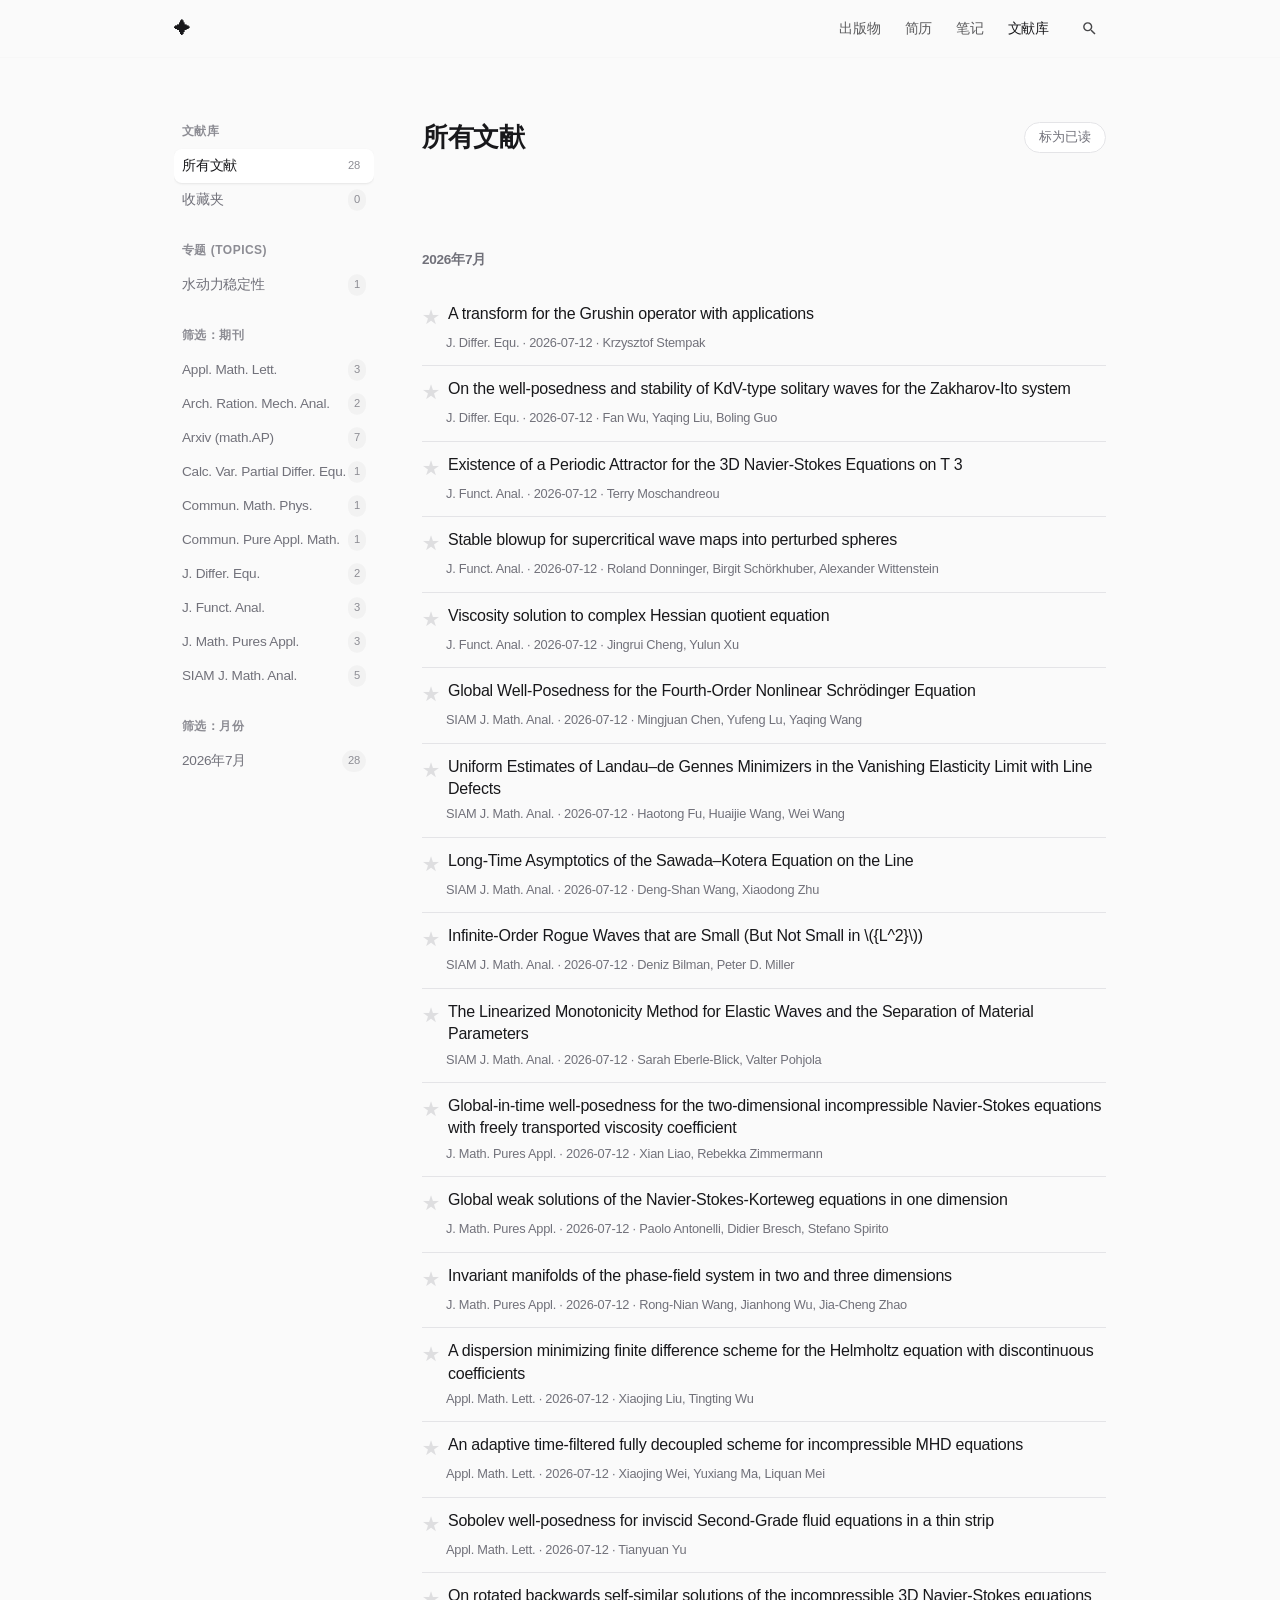
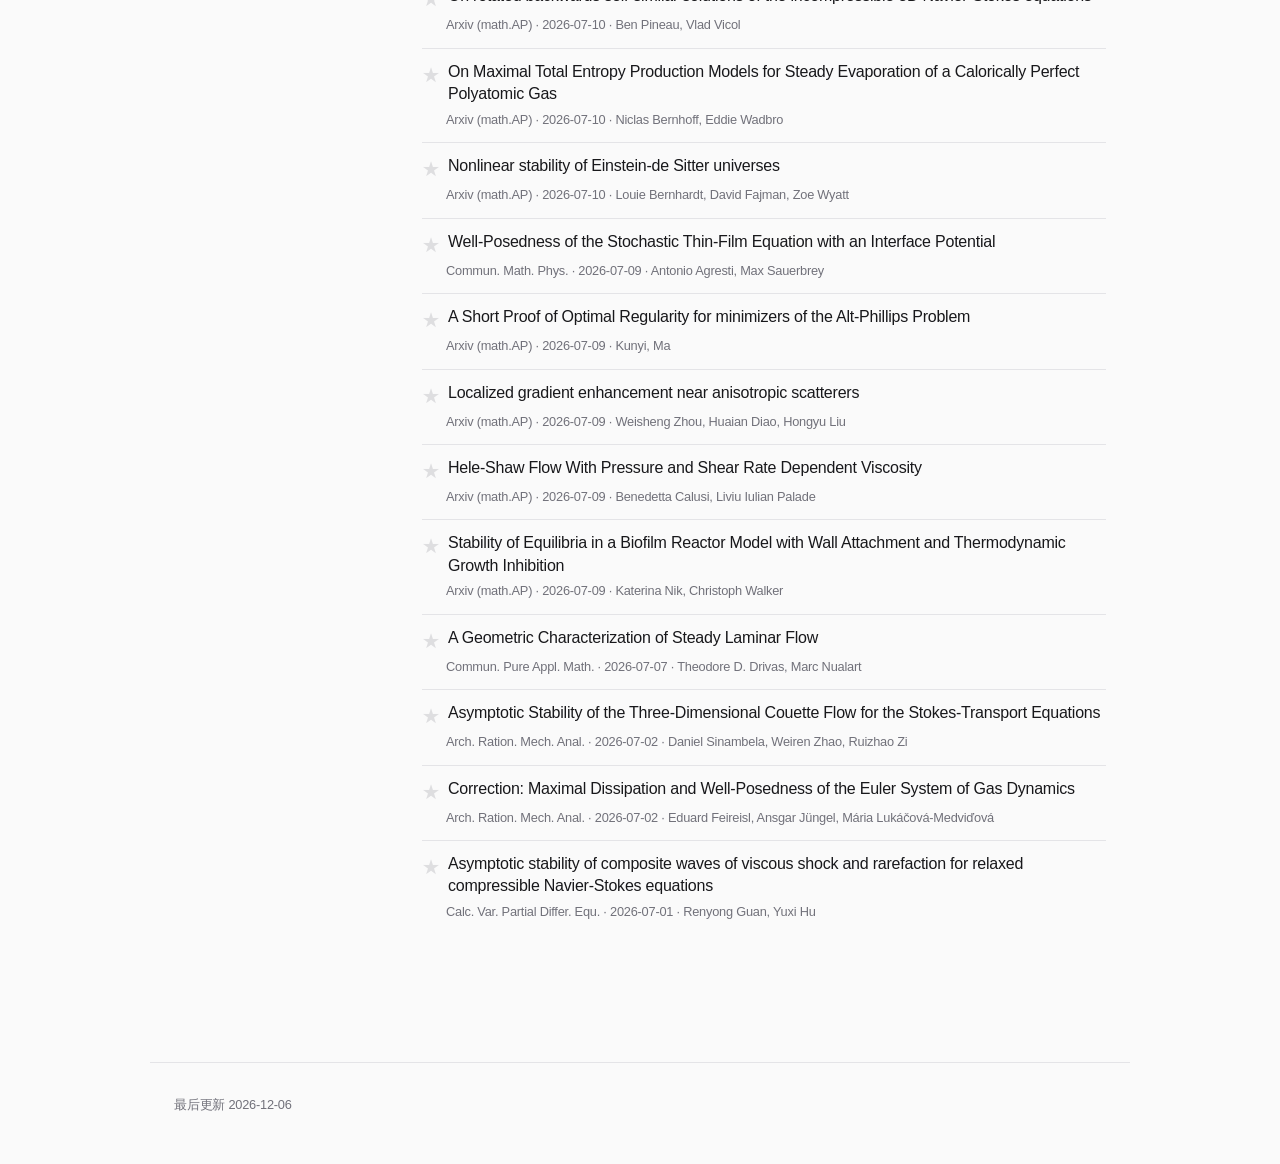
==== fluids.html @ 1435b2d1 "feat(fluids): decouple base view from filters and add multi-dimensional filtering" ====
<!DOCTYPE html>
<html lang="zh-CN">
<head>
    <meta charset="UTF-8">
    <meta name="viewport" content="width=device-width, initial-scale=1.0">
    <meta name="description" content="流体动力学与偏微分方程最新论文">
    <link rel="icon" href="data:image/svg+xml,<svg xmlns='http://www.w3.org/2000/svg' viewBox='0 0 100 100'><text y='.9em' font-size='90'>✦</text></svg>">
    <title>流体论文库</title>
    <link rel="stylesheet" href="style.css">
</head>
<body>
    <nav class="navbar">
        <div class="nav-inner">
            <a href="index.html" class="nav-logo">✦</a>
            <div class="nav-links">
                <a href="publications.html">出版物</a>
                <a href="resume.html">简历</a>
                <a href="notes.html">笔记</a>
                <a href="fluids.html" class="active">文献库</a>
                <button id="search-btn" class="search-btn" aria-label="搜索"><svg viewBox="0 0 24 24"><path d="M15.5 14h-.79l-.28-.27A6.471 6.471 0 0 0 16 9.5 6.5 6.5 0 1 0 9.5 16c1.61 0 3.09-.59 4.23-1.57l.27.28v.79l5 4.99L20.49 19l-4.99-5zm-6 0C7.01 14 5 11.99 5 9.5S7.01 5 9.5 5 14 7.01 14 9.5 11.99 14 9.5 14z"/></svg></button>
            </div>
        </div>
    </nav>

    <div id="search-overlay" class="search-overlay">
        <div class="search-panel">
            <div class="search-box">
                <div class="search-input-wrapper">
                    <svg viewBox="0 0 24 24"><path d="M15.5 14h-.79l-.28-.27A6.471 6.471 0 0 0 16 9.5 6.5 6.5 0 1 0 9.5 16c1.61 0 3.09-.59 4.23-1.57l.27.28v.79l5 4.99L20.49 19l-4.99-5zm-6 0C7.01 14 5 11.99 5 9.5S7.01 5 9.5 5 14 7.01 14 9.5 11.99 14 9.5 14z"/></svg>
                    <input id="search-input" class="search-input" type="text" placeholder="全局搜索" autocomplete="off">
                </div>
                <div id="search-label" class="search-results-label">快速链接</div>
                <div id="search-results" class="search-results"></div>
            </div>
        </div>
    </div>

    <main class="main stagger fade-in">
        <div class="fluids-layout">
            <!-- Left Sidebar (Folder Navigation) -->
            <aside class="fluids-sidebar">
                <div class="folder-group">
                    <div class="folder-header">文献库</div>
                    <ul class="folder-list" id="main-folders">
                        <li>
                            <a href="#" class="folder-link active" onclick="switchFolder('archive', this); return false;">
                                <span>所有文献</span>
                                <span class="sidebar-count" id="count-archive">0</span>
                            </a>
                        </li>
                        <li>
                            <a href="#" class="folder-link" onclick="switchFolder('starred', this); return false;">
                                <span>收藏夹</span>
                                <span class="sidebar-count" id="count-starred">0</span>
                            </a>
                        </li>
                    </ul>
                </div>
                
                <div class="folder-group" style="margin-top: 24px;">
                    <div class="folder-header">专题 (Topics)</div>
                    <ul class="folder-list" id="topic-folders">
                        <li>
                            <a href="#" class="folder-link" onclick="switchFolder('topic:stability', this); return false;">
                                <span>水动力稳定性</span>
                                <span class="sidebar-count" id="count-stability">0</span>
                            </a>
                        </li>
                    </ul>
                </div>
                
                <div class="folder-group" style="margin-top: 24px;">
                    <div class="folder-header">筛选：期刊</div>
                    <ul class="folder-list" id="journal-filters">
                        <!-- Dynamically populated -->
                    </ul>
                </div>
                
                <div class="folder-group" style="margin-top: 24px;">
                    <div class="folder-header">筛选：月份</div>
                    <ul class="folder-list" id="month-filters">
                        <!-- Dynamically populated -->
                    </ul>
                </div>
            </aside>
            
            <!-- Right Content Area (List View) -->
            <div class="fluids-content">
                <div class="content-header" style="margin-bottom: 12px;">
                    <h1 class="page-title" id="view-title">所有文献</h1>
                    <div class="content-actions">
                        <button id="mark-all-read" class="action-btn" style="display: none;" onclick="markAllRead()">标为已读</button>
                    </div>
                </div>
                
                <div id="filter-tags-container" class="filter-tags">
                    <!-- Active filter tags will appear here -->
                </div>
                
                <div id="fluids-list-container">
                    <p style="color: var(--text-secondary); padding: 20px 0;">正在加载文献数据…</p>
                </div>
            </div>
        </div>
    </main>

    <footer class="site-footer">
        <span id="last-updated"></span>
    </footer>

    <script>
        let allPapers = [];
        let baseView = 'archive'; // archive | starred | topic:stability
        let filterJournal = null;
        let filterMonth = null;
        
        function getReadPapers() {
            return JSON.parse(localStorage.getItem('fluids_read') || '[]');
        }
        function getStarredPapers() {
            return JSON.parse(localStorage.getItem('fluids_stars') || '[]');
        }
        
        function markRead(filename) {
            let read = getReadPapers();
            if (!read.includes(filename)) {
                read.push(filename);
                localStorage.setItem('fluids_read', JSON.stringify(read));
            }
        }
        
        function getPapersToRender() {
            let readPapers = getReadPapers();
            let starredPapers = getStarredPapers();
            return allPapers.filter(p => {
                if (baseView === 'starred' && !starredPapers.includes(p.filename)) return false;
                if (baseView.startsWith('topic:') && !(p.tags || []).includes(baseView.replace('topic:', ''))) return false;
                
                if (filterJournal && p.source !== filterJournal) return false;
                if (filterMonth && formatMonth(p.date) !== filterMonth) return false;
                return true;
            });
        }
        
        function markAllRead() {
            let read = getReadPapers();
            let added = false;
            let currentPapers = getPapersToRender();
            
            currentPapers.forEach(p => {
                if (!read.includes(p.filename)) {
                    read.push(p.filename);
                    added = true;
                }
            });
            if (added) {
                localStorage.setItem('fluids_read', JSON.stringify(read));
                render();
            }
        }
        
        function toggleStar(e, filename) {
            e.preventDefault();
            e.stopPropagation();
            let stars = getStarredPapers();
            if (stars.includes(filename)) {
                stars = stars.filter(f => f !== filename);
            } else {
                stars.push(filename);
            }
            localStorage.setItem('fluids_stars', JSON.stringify(stars));
            render();
        }

        function switchFolder(folderId, element) {
            baseView = folderId;
            document.querySelectorAll('#main-folders .folder-link, #topic-folders .folder-link').forEach(el => el.classList.remove('active'));
            if (element) {
                element.classList.add('active');
            }
            
            const titles = { 'starred': '收藏夹', 'archive': '所有文献', 'topic:stability': '水动力稳定性' };
            document.getElementById('view-title').textContent = titles[baseView] || '文献库';
            render();
        }
        
        function toggleJournalFilter(j, element) {
            if (filterJournal === j) {
                filterJournal = null; 
            } else {
                filterJournal = j;
            }
            render();
        }
        
        function clearJournalFilter() {
            filterJournal = null;
            render();
        }
        
        function toggleMonthFilter(m, element) {
            if (filterMonth === m) {
                filterMonth = null; 
            } else {
                filterMonth = m;
            }
            render();
        }
        
        function clearMonthFilter() {
            filterMonth = null;
            render();
        }
        
        function formatMonth(dateStr) {
            var parts = dateStr.split('-');
            return parts[0] + '年' + parseInt(parts[1]) + '月';
        }

        function render() {
            let readPapers = getReadPapers();
            let starredPapers = getStarredPapers();
            
            let starredCount = starredPapers.length;
            let archiveCount = allPapers.length;
            let topicCounts = { 'stability': 0 };
            let journalCounts = {};
            let monthCounts = {};
            
            allPapers.forEach(p => {
                journalCounts[p.source] = (journalCounts[p.source] || 0) + 1;
                
                let m = formatMonth(p.date);
                monthCounts[m] = (monthCounts[m] || 0) + 1;
                
                let tags = p.tags || [];
                tags.forEach(t => {
                    if (topicCounts[t] !== undefined) topicCounts[t]++;
                });
            });
            
            document.getElementById('count-starred').textContent = starredCount;
            document.getElementById('count-archive').textContent = archiveCount;
            document.getElementById('count-stability').textContent = topicCounts['stability'];
            
            let journalList = document.getElementById('journal-filters');
            if (journalList.children.length === 0) {
                let sortedJournals = Object.keys(journalCounts).sort();
                sortedJournals.forEach(j => {
                    let li = document.createElement('li');
                    let a = document.createElement('a');
                    a.href = '#';
                    a.className = 'folder-link';
                    a.onclick = function(e) { e.preventDefault(); toggleJournalFilter(j, this); };
                    
                    let spanName = document.createElement('span');
                    spanName.textContent = j;
                    let spanCount = document.createElement('span');
                    spanCount.className = 'sidebar-count';
                    spanCount.textContent = journalCounts[j];
                    
                    a.appendChild(spanName);
                    a.appendChild(spanCount);
                    li.appendChild(a);
                    journalList.appendChild(li);
                });
            }
            
            let monthList = document.getElementById('month-filters');
            if (monthList.children.length === 0) {
                let sortedMonths = Object.keys(monthCounts).sort((a, b) => {
                    let pa = a.match(/(\d+)年(\d+)月/);
                    let pb = b.match(/(\d+)年(\d+)月/);
                    if (!pa || !pb) return 0;
                    if (pa[1] !== pb[1]) return parseInt(pb[1]) - parseInt(pa[1]);
                    return parseInt(pb[2]) - parseInt(pa[2]);
                });
                sortedMonths.forEach(m => {
                    let li = document.createElement('li');
                    let a = document.createElement('a');
                    a.href = '#';
                    a.className = 'folder-link';
                    a.onclick = function(e) { e.preventDefault(); toggleMonthFilter(m, this); };
                    
                    let spanName = document.createElement('span');
                    spanName.textContent = m;
                    let spanCount = document.createElement('span');
                    spanCount.className = 'sidebar-count';
                    spanCount.textContent = monthCounts[m];
                    
                    a.appendChild(spanName);
                    a.appendChild(spanCount);
                    li.appendChild(a);
                    monthList.appendChild(li);
                });
            }
            
            document.querySelectorAll('#journal-filters .folder-link').forEach(el => {
                el.classList.toggle('active', el.querySelector('span').textContent === filterJournal);
            });
            document.querySelectorAll('#month-filters .folder-link').forEach(el => {
                el.classList.toggle('active', el.querySelector('span').textContent === filterMonth);
            });
            
            let tagsContainer = document.getElementById('filter-tags-container');
            tagsContainer.innerHTML = '';
            if (filterJournal) {
                let tag = document.createElement('div');
                tag.className = 'filter-tag';
                tag.innerHTML = `${filterJournal} <span class="filter-tag-close" onclick="clearJournalFilter()">✕</span>`;
                tagsContainer.appendChild(tag);
            }
            if (filterMonth) {
                let tag = document.createElement('div');
                tag.className = 'filter-tag';
                tag.innerHTML = `${filterMonth} <span class="filter-tag-close" onclick="clearMonthFilter()">✕</span>`;
                tagsContainer.appendChild(tag);
            }

            let papersToRender = getPapersToRender();

            let container = document.getElementById('fluids-list-container');
            container.innerHTML = '';
            
            let markBtn = document.getElementById('mark-all-read');
            if (papersToRender.length === 0) {
                container.innerHTML = '<p style="color:var(--text-secondary);padding:20px 0;">该筛选条件下无文献。</p>';
                if (markBtn) markBtn.style.display = 'none';
                return;
            }
            
            let groups = {};
            let groupOrder = [];
            let unreadInCurrentFolder = 0;
            
            papersToRender.forEach(p => {
                if (!readPapers.includes(p.filename)) unreadInCurrentFolder++;
                
                let month = formatMonth(p.date);
                if (!groups[month]) {
                    groups[month] = [];
                    groupOrder.push(month);
                }
                groups[month].push(p);
            });
            
            groupOrder.forEach(month => {
                let groupDiv = document.createElement('div');
                groupDiv.className = 'paper-group';
                
                let header = document.createElement('h2');
                header.className = 'paper-group-header';
                header.textContent = month;
                groupDiv.appendChild(header);
                
                let ul = document.createElement('ul');
                ul.className = 'paper-list';
                
                groups[month].forEach(p => {
                    let li = document.createElement('li');
                    
                    let isRead = readPapers.includes(p.filename);
                    let isStarred = starredPapers.includes(p.filename);
                    
                    let link = document.createElement('a');
                    link.href = 'post.html?file=fluids/' + p.filename;
                    link.className = 'paper-link' + (isRead ? ' read' : '');
                    link.onclick = function() { markRead(p.filename); };
                    
                    let titleRow = document.createElement('div');
                    titleRow.className = 'paper-title-row';
                    
                    let title = document.createElement('span');
                    title.className = 'paper-title';
                    title.textContent = p.title;
                    
                    let starBtn = document.createElement('button');
                    starBtn.className = 'paper-star' + (isStarred ? ' active' : '');
                    starBtn.innerHTML = '★';
                    starBtn.onclick = function(e) { toggleStar(e, p.filename); };
                    
                    titleRow.appendChild(starBtn);
                    titleRow.appendChild(title);
                    
                    let meta = document.createElement('div');
                    meta.className = 'paper-meta';
                    meta.textContent = p.source + ' · ' + p.date + ' · ' + p.authors;
                    
                    link.appendChild(titleRow);
                    link.appendChild(meta);
                    li.appendChild(link);
                    ul.appendChild(li);
                });
                
                groupDiv.appendChild(ul);
                container.appendChild(groupDiv);
            });
            
            if (markBtn) {
                markBtn.style.display = unreadInCurrentFolder > 0 ? 'inline-block' : 'none';
            }
        }

        document.addEventListener('DOMContentLoaded', function() {
            fetch('fluids.json')
                .then(response => {
                    if (!response.ok) throw new Error('网络请求失败');
                    return response.json();
                })
                .then(data => {
                    allPapers = data;
                    render();
                })
                .catch(error => {
                    console.error(error);
                    document.getElementById('fluids-list-container').innerHTML = '<p style="color:var(--text-secondary);padding:20px 0;">加载失败。</p>';
                });
        });
    </script>
    <script src="script.js"></script>
    <script src="search.js"></script>
</body>
</html>
---- style.css ----
:root {
    --bg: #fafafa;
    --text: #18181b;
    --text-secondary: #71717a;
    --border: #e4e4e7;
    --hover: rgba(0, 0, 0, 0.04);
    --accent: #18181b;
    --link: #0066cc;
    --nav-bg: rgba(250, 250, 250, 0.72);
    --surface: #ffffff;
    --shadow-sm: 0 1px 2px 0 rgba(0, 0, 0, 0.05);
    --shadow-md: 0 4px 6px -1px rgba(0, 0, 0, 0.1), 0 2px 4px -1px rgba(0, 0, 0, 0.06);
}

@media (prefers-color-scheme: dark) {
    :root {
        --bg: #09090b;
        --text: #f4f4f5;
        --text-secondary: #a1a1aa;
        --border: #27272a;
        --hover: rgba(255, 255, 255, 0.08);
        --accent: #f4f4f5;
        --link: #3b82f6;
        --nav-bg: rgba(9, 9, 11, 0.72);
        --surface: #18181b;
        --shadow-sm: 0 1px 2px 0 rgba(0, 0, 0, 0.5);
        --shadow-md: 0 4px 6px -1px rgba(0, 0, 0, 0.5), 0 2px 4px -1px rgba(0, 0, 0, 0.3);
    }
}

* {
    margin: 0;
    padding: 0;
    box-sizing: border-box;
}

html {
    scroll-behavior: smooth;
}

body {
    font-family: "SF Pro Text", "SF Pro Display", "Inter", -apple-system, BlinkMacSystemFont, "Segoe UI", Roboto, Helvetica, Arial, sans-serif;
    background: var(--bg);
    color: var(--text);
    min-height: 100vh;
    display: flex;
    flex-direction: column;
    -webkit-font-smoothing: antialiased;
    -moz-osx-font-smoothing: grayscale;
    font-size: 15px;
    line-height: 1.6;
    letter-spacing: -0.015em;
}

/* ========== Selection ========== */
::selection {
    background: rgba(0, 102, 204, 0.2);
    color: var(--text);
}

/* ========== Navbar ========== */
.navbar {
    width: 100%;
    background: var(--nav-bg);
    border-bottom: 1px solid rgba(210, 210, 215, 0.1);
    position: sticky;
    top: 0;
    z-index: 100;
    backdrop-filter: saturate(180%) blur(20px);
    -webkit-backdrop-filter: saturate(180%) blur(20px);
}

@media (prefers-color-scheme: dark) {
    .navbar {
        border-bottom: 1px solid rgba(66, 66, 69, 0.3);
    }
}

.nav-inner {
    max-width: 980px;
    margin: 0 auto;
    padding: 12px 24px;
    display: flex;
    justify-content: space-between;
    align-items: center;
}

.nav-logo {
    font-weight: 600;
    font-size: 1rem;
    color: var(--text);
    text-decoration: none;
    letter-spacing: -0.01em;
    transition: opacity 0.2s ease;
}

.nav-logo:hover {
    opacity: 0.7;
}

.nav-links {
    display: flex;
    align-items: center;
    gap: 24px;
}

.nav-links a {
    color: var(--text);
    text-decoration: none;
    font-size: 0.85rem;
    font-weight: 400;
    opacity: 0.7;
    transition: opacity 0.2s cubic-bezier(0.16, 1, 0.3, 1);
}

.nav-links a:hover,
.nav-links a.active {
    opacity: 1;
}

/* Mobile nav */
@media (max-width: 520px) {
    .nav-inner {
        padding: 12px 16px;
    }
    .nav-links {
        gap: 16px;
    }
}

/* ========== Main Content ========== */
.main {
    flex: 1;
    width: 100%;
    max-width: 980px;
    margin: 0 auto;
    padding: 64px 24px 96px;
}

@media (max-width: 520px) {
    .main {
        padding: 48px 16px 80px;
    }
}

/* ========== Typography ========== */
.page-title {
    font-size: 2rem;
    font-weight: 700;
    letter-spacing: -0.04em;
    line-height: 1.1;
    margin-bottom: 12px;
}

.page-desc {
    font-size: 1rem;
    color: var(--text-secondary);
    letter-spacing: -0.01em;
    margin-bottom: 48px;
}

h2 {
    font-size: 1.25rem;
    font-weight: 600;
    letter-spacing: -0.02em;
    margin-top: 48px;
    margin-bottom: 20px;
    color: var(--text);
}

h3 {
    font-size: 1.05rem;
    font-weight: 600;
    letter-spacing: -0.01em;
    margin-bottom: 8px;
}

.prose {
    font-size: 0.95rem;
    line-height: 1.6;
    color: var(--text-secondary);
}

.prose p {
    margin-bottom: 1.4rem;
}

.prose ul, .prose ol {
    margin-bottom: 1.4rem;
    padding-left: 1.4rem;
}

.prose li {
    margin-bottom: 0.6rem;
}

.prose a {
    color: var(--link);
    text-decoration: none;
    transition: opacity 0.2s ease;
}

.prose a:hover {
    opacity: 0.7;
    text-decoration: underline;
}

/* ========== Index Bento Grid ========== */
.bento-grid {
    display: grid;
    grid-template-columns: repeat(auto-fill, minmax(280px, 1fr));
    gap: 20px;
    margin-top: 32px;
}

.bento-card {
    background: var(--surface);
    border: 1px solid var(--border);
    border-radius: 16px;
    padding: 24px;
    text-decoration: none;
    color: inherit;
    transition: transform 0.3s cubic-bezier(0.16, 1, 0.3, 1), box-shadow 0.3s cubic-bezier(0.16, 1, 0.3, 1), background 0.3s;
    display: flex;
    flex-direction: column;
    box-shadow: var(--shadow-sm);
}

.bento-card:hover {
    transform: translateY(-2px);
    box-shadow: var(--shadow-md);
    background: var(--bg);
}

.bento-card:active {
    transform: scale(0.98);
}

.bento-title {
    font-size: 1.1rem;
    font-weight: 600;
    margin-bottom: 8px;
    color: var(--text);
}

.bento-desc {
    font-size: 0.9rem;
    color: var(--text-secondary);
    line-height: 1.5;
}

/* ========== Section Divider ========== */
.divider {
    border: none;
    border-top: 1px solid var(--border);
    margin: 40px 0;
}

/* ========== Timeline (Resume) ========== */
.timeline {
    position: relative;
    padding-left: 24px;
}

.timeline::before {
    content: '';
    position: absolute;
    left: 4px;
    top: 6px;
    bottom: 0;
    width: 1px;
    background: var(--border);
}

.timeline-item {
    position: relative;
    margin-bottom: 32px;
}

.timeline-item::before {
    content: '';
    position: absolute;
    left: -24px;
    top: 6px;
    width: 9px;
    height: 9px;
    border-radius: 50%;
    background: var(--border);
    border: 2px solid var(--bg);
    transition: background 0.3s ease;
}

.timeline-item:hover::before {
    background: var(--text);
}

.timeline-header {
    display: flex;
    justify-content: space-between;
    align-items: baseline;
    margin-bottom: 6px;
    flex-wrap: wrap;
    gap: 8px;
}

.timeline-title {
    font-size: 1.05rem;
    font-weight: 600;
    color: var(--text);
}

.timeline-date {
    font-size: 0.85rem;
    color: var(--text-secondary);
    font-variant-numeric: tabular-nums;
    letter-spacing: 0.01em;
}

.timeline-desc {
    font-size: 0.95rem;
    color: var(--text-secondary);
    line-height: 1.5;
}

/* ========== Publication & Note List ========== */
.item-list {
    list-style: none;
}

.item-link {
    display: block;
    padding: 16px 20px;
    margin: 0 -20px;
    border-radius: 12px;
    text-decoration: none;
    color: inherit;
    background: transparent;
    transition: background 0.3s cubic-bezier(0.2, 0.8, 0.2, 1), transform 0.2s cubic-bezier(0.2, 0.8, 0.2, 1);
    position: relative;
}

.item-link:hover {
    background: var(--hover);
}

.item-link:active {
    transform: scale(0.98);
}

.item-title {
    font-size: 1rem;
    font-weight: 600;
    letter-spacing: -0.015em;
    line-height: 1.4;
    display: block;
    margin-bottom: 6px;
    color: var(--text);
}

.item-meta {
    font-size: 0.8rem;
    color: var(--text-secondary);
    display: flex;
    align-items: center;
    flex-wrap: wrap;
    gap: 8px;
}

/* Pill Badges */
.pill {
    display: inline-block;
    padding: 2px 8px;
    border-radius: 9999px;
    background: var(--border);
    color: var(--text);
    font-size: 0.75rem;
    font-weight: 500;
    letter-spacing: 0.01em;
}

.pill.outline {
    background: transparent;
    border: 1px solid var(--border);
    color: var(--text-secondary);
}

/* ========== Markdown Body (Post) ========== */
.md-body {
    line-height: 1.7;
    font-size: 1rem;
    color: var(--text);
}

.md-body h1 {
    font-size: 1.6rem;
    font-weight: 700;
    letter-spacing: -0.03em;
    margin-bottom: 16px;
    line-height: 1.2;
}

.md-body h2 {
    font-size: 1.3rem;
    margin-top: 48px;
    margin-bottom: 20px;
    padding-bottom: 12px;
    border-bottom: 1px solid var(--border);
}

.md-body h3 {
    font-size: 1.1rem;
    margin-top: 36px;
    margin-bottom: 16px;
}

.md-body p {
    margin-bottom: 1.4rem;
    color: var(--text);
}

.md-body strong {
    color: var(--text);
    font-weight: 600;
}

.md-body a {
    color: var(--link);
    text-decoration: none;
}

.md-body a:hover {
    text-decoration: underline;
}

.md-body ul, .md-body ol {
    padding-left: 1.5rem;
    margin-bottom: 1.4rem;
}

.md-body li {
    margin-bottom: 0.5rem;
}

.md-body code {
    font-family: "SF Mono", ui-monospace, Menlo, Consolas, monospace;
    font-size: 0.85em;
    background: var(--hover);
    padding: 0.2em 0.4em;
    border-radius: 6px;
}

.md-body pre {
    background: var(--hover);
    border: 1px solid var(--border);
    border-radius: 12px;
    padding: 20px;
    overflow-x: auto;
    margin-bottom: 1.5rem;
    font-size: 0.85rem;
    line-height: 1.6;
}

.md-body pre code {
    background: transparent;
    padding: 0;
    border: none;
    border-radius: 0;
}

.md-body blockquote {
    border-left: 4px solid var(--border);
    padding-left: 20px;
    margin: 0 0 1.5rem 0;
    color: var(--text-secondary);
    font-style: italic;
}

.md-body hr {
    border: none;
    border-top: 1px solid var(--border);
    margin: 40px 0;
}

.md-body img {
    max-width: 100%;
    border-radius: 12px;
    margin: 24px 0;
}

/* ========== Footer ========== */
.site-footer {
    max-width: 980px;
    width: 100%;
    margin: 0 auto;
    padding: 32px 24px 48px;
    font-size: 0.8rem;
    color: var(--text-secondary);
    border-top: 1px solid var(--border);
    display: flex;
    justify-content: space-between;
    align-items: center;
    gap: 16px;
    flex-wrap: wrap;
}

@media (max-width: 520px) {
    .site-footer {
        padding: 24px 16px 36px;
        flex-direction: column;
        align-items: flex-start;
        gap: 8px;
    }
}

/* ========== Search Button ========== */
.search-btn {
    background: transparent;
    border: none;
    color: var(--text);
    cursor: pointer;
    padding: 8px;
    display: flex;
    align-items: center;
    justify-content: center;
    transition: transform 0.2s cubic-bezier(0.2, 0.8, 0.2, 1), opacity 0.2s ease;
    opacity: 0.8;
}

.search-btn:hover {
    opacity: 1;
}

.search-btn:active {
    transform: scale(0.9);
}

.search-btn svg {
    width: 17px;
    height: 17px;
    fill: currentColor;
}

/* ========== Search Overlay ========== */
.search-overlay {
    position: fixed;
    inset: 0;
    z-index: 200;
    background: rgba(250, 250, 250, 0.6);
    backdrop-filter: blur(20px) saturate(180%);
    -webkit-backdrop-filter: blur(20px) saturate(180%);
    opacity: 0;
    visibility: hidden;
    transition: opacity 0.4s cubic-bezier(0.16, 1, 0.3, 1), visibility 0.4s;
}

@media (prefers-color-scheme: dark) {
    .search-overlay {
        background: rgba(9, 9, 11, 0.6);
    }
}

.search-overlay.open {
    opacity: 1;
    visibility: visible;
}

.search-panel {
    width: 100%;
    padding: 0 24px;
    transform: translateY(-20px);
    opacity: 0;
    transition: transform 0.5s cubic-bezier(0.16, 1, 0.3, 1), opacity 0.4s cubic-bezier(0.16, 1, 0.3, 1);
}

.search-overlay.open .search-panel {
    transform: translateY(0);
    opacity: 1;
    padding-top: 100px;
}

.search-box {
    max-width: 980px;
    margin: 0 auto;
}

.search-input-wrapper {
    display: flex;
    align-items: center;
    gap: 20px;
    margin-bottom: 48px;
    border-bottom: 1px solid var(--border);
    padding-bottom: 16px;
}

.search-input-wrapper svg {
    width: 32px;
    height: 32px;
    fill: var(--text-secondary);
    flex-shrink: 0;
}

.search-input {
    width: 100%;
    border: none;
    background: transparent;
    color: var(--text);
    font-size: 2.2rem;
    font-weight: 700;
    font-family: inherit;
    outline: none;
    letter-spacing: -0.03em;
}

.search-input::placeholder {
    color: var(--text-secondary);
    opacity: 0.5;
}

@media (max-width: 520px) {
    .search-input {
        font-size: 1.6rem;
    }
    .search-input-wrapper svg {
        width: 24px;
        height: 24px;
    }
}

.search-results-label {
    font-size: 0.75rem;
    color: var(--text-secondary);
    margin-bottom: 20px;
    font-weight: 600;
    letter-spacing: 0.04em;
    text-transform: uppercase;
}

.search-results {
    max-height: 50vh;
    overflow-y: auto;
}

.search-result-item {
    display: flex;
    align-items: center;
    padding: 16px;
    margin: 0 -16px;
    border-radius: 12px;
    text-decoration: none;
    color: inherit;
    transition: background 0.2s cubic-bezier(0.2, 0.8, 0.2, 1), transform 0.2s cubic-bezier(0.2, 0.8, 0.2, 1);
}

.search-result-item:hover {
    background: var(--hover);
}

.search-result-item:active {
    transform: scale(0.98);
}

.search-result-item::before {
    content: '→';
    margin-right: 16px;
    color: var(--text-secondary);
    font-size: 1.1rem;
}

.search-result-title {
    font-size: 1rem;
    font-weight: 600;
    color: var(--text);
}

.search-result-desc {
    display: none;
}

.search-empty {
    padding: 24px 0;
    color: var(--text-secondary);
    font-size: 1rem;
}

/* ========== Animations ========== */
.fade-in {
    animation: fadeIn 0.8s cubic-bezier(0.16, 1, 0.3, 1) both;
}

@keyframes fadeIn {
    from { 
        opacity: 0; 
        transform: translateY(16px); 
    }
    to { 
        opacity: 1; 
        transform: translateY(0); 
    }
}

/* Stagger children */
.stagger > *:nth-child(1) { animation-delay: 0.05s; }
.stagger > *:nth-child(2) { animation-delay: 0.1s; }
.stagger > *:nth-child(3) { animation-delay: 0.15s; }
.stagger > *:nth-child(4) { animation-delay: 0.2s; }
.stagger > *:nth-child(5) { animation-delay: 0.25s; }
.stagger > *:nth-child(6) { animation-delay: 0.3s; }
.stagger > *:nth-child(7) { animation-delay: 0.35s; }
.stagger > *:nth-child(8) { animation-delay: 0.4s; }

/* ========== Print ========== */
@media print {
    .navbar, .site-footer, .search-overlay { display: none; }
    .main { max-width: 100%; padding: 0; }
    body { font-size: 12pt; }
}

/* ====================================================================
   Fluids Reference Manager Layout
   ==================================================================== */

.fluids-layout {
    display: flex;
    gap: 48px;
    align-items: flex-start;
}

/* ---------- Left Sidebar (Folders) ---------- */
.fluids-sidebar {
    flex: 0 0 200px;
    position: sticky;
    top: 60px;
    max-height: calc(100vh - 80px);
    overflow-y: auto;
    padding-bottom: 24px;
}

.fluids-sidebar::-webkit-scrollbar {
    width: 0;
}

.folder-group {
    margin-bottom: 24px;
}

.folder-header {
    font-size: 0.75rem;
    font-weight: 600;
    color: var(--text-secondary);
    text-transform: uppercase;
    letter-spacing: 0.04em;
    margin-bottom: 8px;
    padding-left: 8px;
    opacity: 0.8;
}

.folder-list {
    list-style: none;
    padding: 0;
    margin: 0;
}

.folder-link {
    display: flex;
    align-items: center;
    justify-content: space-between;
    padding: 6px 8px;
    border-radius: 8px;
    color: var(--text-secondary);
    text-decoration: none;
    font-size: 0.85rem;
    transition: all 0.2s cubic-bezier(0.25, 0.1, 0.25, 1);
}

.folder-link:hover {
    color: var(--text);
}

.folder-link.active {
    background: var(--surface);
    color: var(--text);
    font-weight: 500;
    box-shadow: 0 1px 3px rgba(0,0,0,0.06), 0 1px 2px rgba(0,0,0,0.04);
}

.folder-link.active .sidebar-count {
    background: transparent;
}

.sidebar-count {
    font-size: 0.7rem;
    color: var(--text-secondary);
    opacity: 0.8;
    background: var(--hover);
    padding: 2px 6px;
    border-radius: 12px;
    font-variant-numeric: tabular-nums;
}

/* ---------- Right Content Area ---------- */
.fluids-content {
    flex: 1;
    min-width: 0;
}

.content-header {
    display: flex;
    justify-content: space-between;
    align-items: center;
    margin-bottom: 32px;
}

.page-title {
    margin: 0;
    font-size: 1.6rem;
    font-weight: 600;
    letter-spacing: -0.01em;
}

.action-btn {
    padding: 6px 14px;
    font-size: 0.8rem;
    font-family: inherit;
    font-weight: 500;
    background: var(--surface);
    color: var(--text-secondary);
    border: 1px solid var(--border);
    border-radius: 9999px;
    cursor: pointer;
    transition: all 0.25s cubic-bezier(0.25, 0.1, 0.25, 1);
}

.action-btn:hover {
    color: var(--text);
    box-shadow: 0 2px 6px rgba(0,0,0,0.05);
    transform: translateY(-1px);
}

.filter-tags {
    display: flex;
    gap: 8px;
    margin-bottom: 24px;
    flex-wrap: wrap;
    min-height: 28px;
}

.filter-tag {
    display: inline-flex;
    align-items: center;
    padding: 4px 12px;
    background: var(--surface);
    color: var(--text-secondary);
    font-size: 0.75rem;
    font-weight: 500;
    border-radius: 9999px;
    border: 1px solid var(--border);
}

.filter-tag-close {
    margin-left: 6px;
    cursor: pointer;
    font-size: 0.8rem;
    opacity: 0.6;
    transition: all 0.2s;
}

.filter-tag-close:hover {
    opacity: 1;
    color: var(--text);
}

/* ---------- Paper List ---------- */
.paper-group {
    margin-bottom: 32px;
}

.paper-group-header {
    font-size: 0.85rem;
    font-weight: 600;
    color: var(--text-secondary);
    margin-bottom: 12px;
    position: sticky;
    top: 60px;
    background: var(--nav-bg);
    padding: 8px 0;
    backdrop-filter: blur(10px);
    -webkit-backdrop-filter: blur(10px);
    z-index: 10;
}

.paper-list {
    list-style: none;
    padding: 0;
    margin: 0;
}

.paper-list li {
    border-bottom: 1px solid var(--border);
}

.paper-list li:last-child {
    border-bottom: none;
}

.paper-link {
    display: block;
    padding: 12px 0;
    text-decoration: none;
    transition: opacity 0.2s;
}

.paper-link:hover {
    opacity: 0.8;
}

/* Read status */
.paper-link.read .paper-title {
    color: var(--text-secondary);
    font-weight: 400;
}

.paper-title-row {
    display: flex;
    align-items: flex-start;
    gap: 8px;
    margin-bottom: 4px;
}

.paper-title {
    font-size: 1rem;
    font-weight: 500;
    color: var(--text);
    line-height: 1.4;
    flex: 1;
}

.paper-star {
    background: none;
    border: none;
    font-size: 1.1rem;
    color: var(--text-secondary);
    opacity: 0.2;
    cursor: pointer;
    padding: 0;
    margin-top: 2px;
    transition: all 0.2s;
}

.paper-star:hover {
    opacity: 0.8;
    transform: scale(1.1);
}

.paper-star.active {
    opacity: 1;
    color: #f5a623;
}

.paper-meta {
    font-size: 0.8rem;
    color: var(--text-secondary);
    padding-left: 24px; /* Align with title (skip star) */
}

/* ---------- Responsive ---------- */
@media (max-width: 768px) {
    .fluids-layout {
        flex-direction: column;
        gap: 20px;
    }
    .fluids-sidebar {
        flex: none;
        width: 100%;
        position: static;
        max-height: none;
    }
}
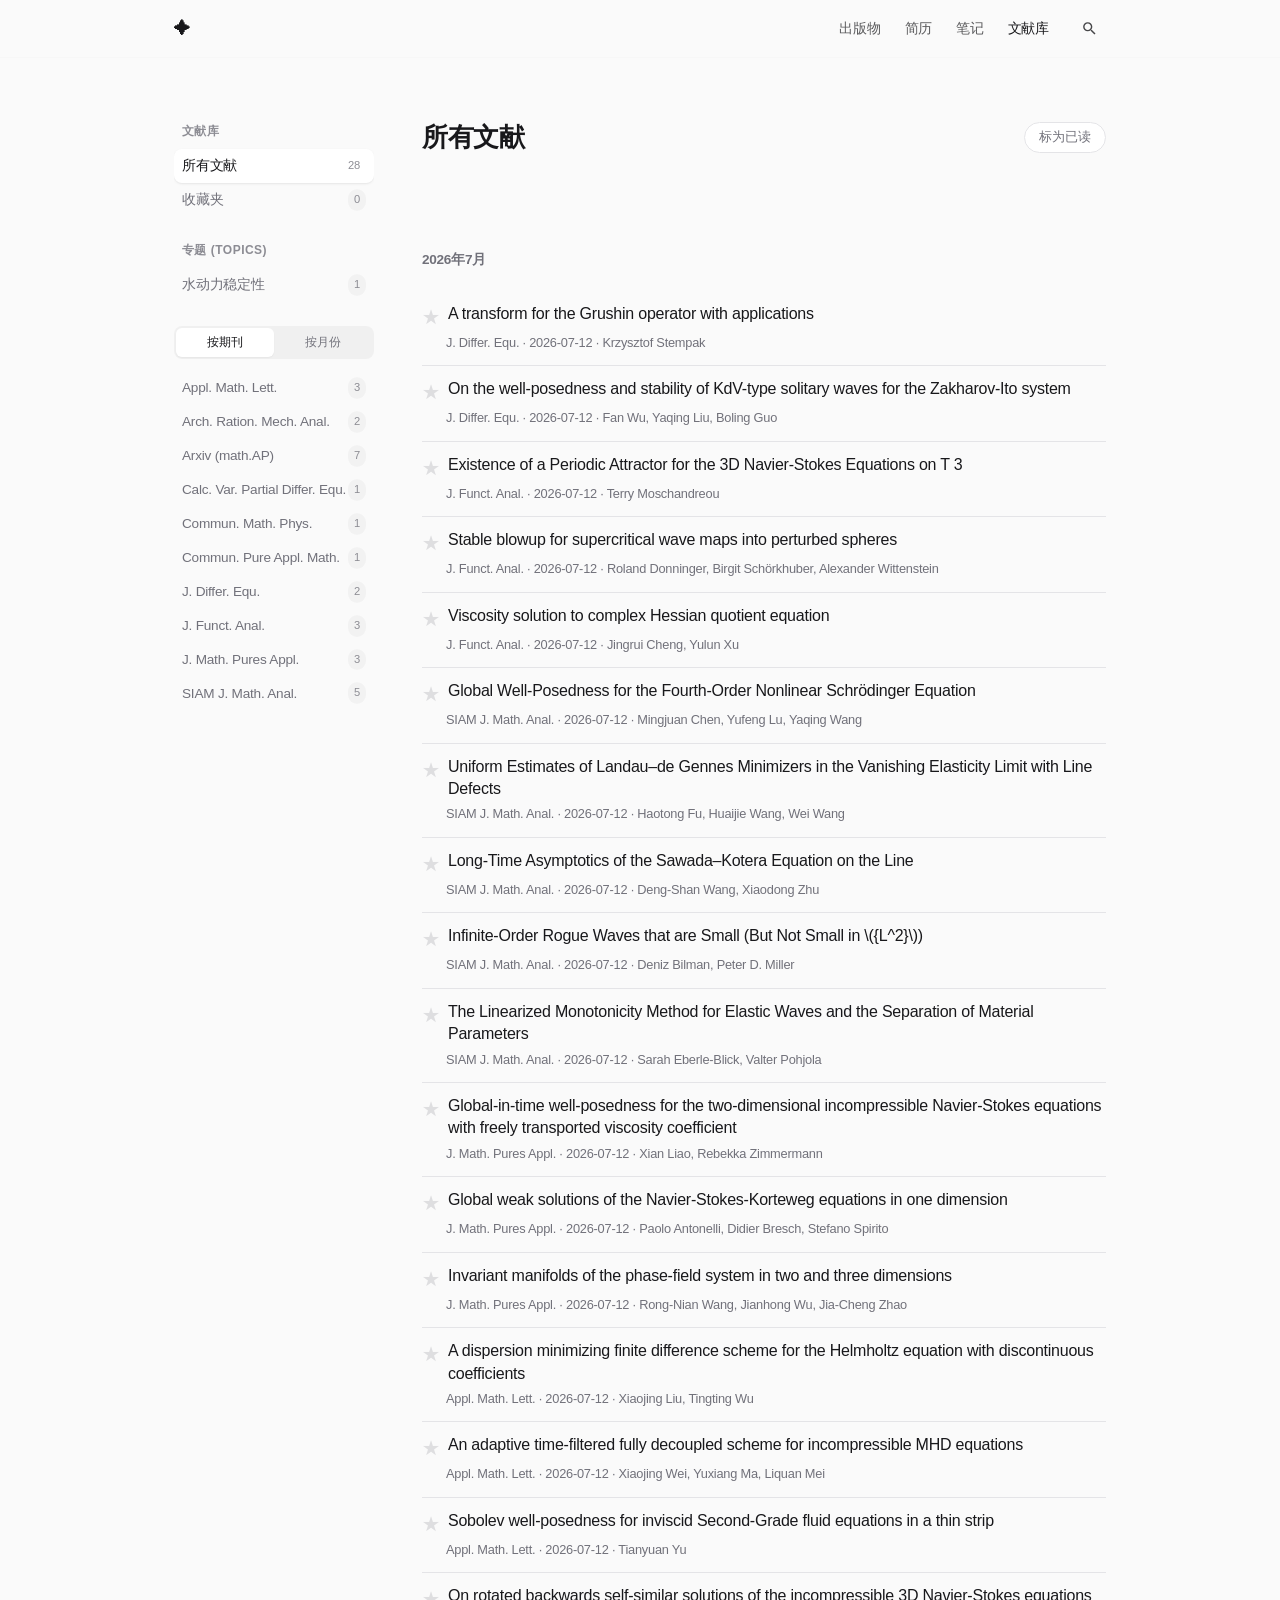
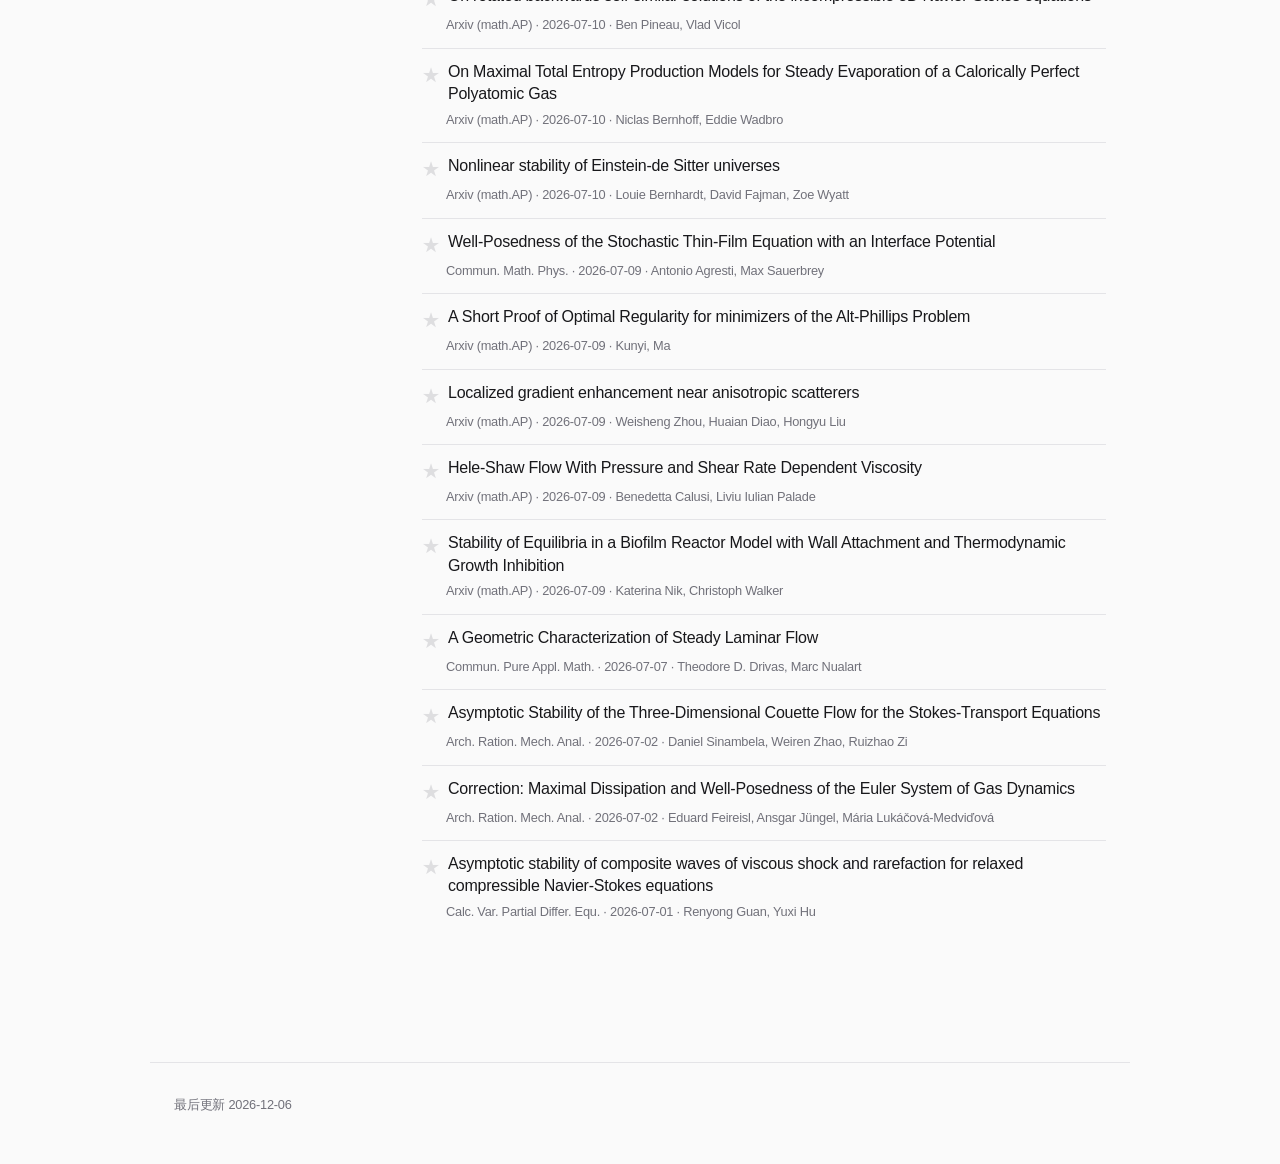
==== commit 68d7aac0: "feat(fluids): add segmented control tabs for journal and month filters" ====
--- a/fluids.html
+++ b/fluids.html
@@ -70,15 +70,15 @@
                 </div>
                 
                 <div class="folder-group" style="margin-top: 24px;">
-                    <div class="folder-header">筛选：期刊</div>
+                    <div class="sidebar-tabs">
+                        <button class="sidebar-tab active" onclick="switchFilterTab('journal', this)">按期刊</button>
+                        <button class="sidebar-tab" onclick="switchFilterTab('month', this)">按月份</button>
+                    </div>
+                    
                     <ul class="folder-list" id="journal-filters">
                         <!-- Dynamically populated -->
                     </ul>
-                </div>
-                
-                <div class="folder-group" style="margin-top: 24px;">
-                    <div class="folder-header">筛选：月份</div>
-                    <ul class="folder-list" id="month-filters">
+                    <ul class="folder-list" id="month-filters" style="display: none;">
                         <!-- Dynamically populated -->
                     </ul>
                 </div>
@@ -182,6 +182,19 @@
             const titles = { 'starred': '收藏夹', 'archive': '所有文献', 'topic:stability': '水动力稳定性' };
             document.getElementById('view-title').textContent = titles[baseView] || '文献库';
             render();
+        }
+        
+        function switchFilterTab(tabType, element) {
+            document.querySelectorAll('.sidebar-tab').forEach(el => el.classList.remove('active'));
+            element.classList.add('active');
+            
+            if (tabType === 'journal') {
+                document.getElementById('journal-filters').style.display = 'block';
+                document.getElementById('month-filters').style.display = 'none';
+            } else {
+                document.getElementById('journal-filters').style.display = 'none';
+                document.getElementById('month-filters').style.display = 'block';
+            }
         }
         
         function toggleJournalFilter(j, element) {
--- a/style.css
+++ b/style.css
@@ -836,6 +836,36 @@
     transform: translateY(-1px);
 }
 
+/* ---------- Segmented Control (Sidebar Tabs) ---------- */
+.sidebar-tabs {
+    display: flex;
+    background: var(--hover);
+    border-radius: 8px;
+    padding: 2px;
+    margin-bottom: 12px;
+}
+
+.sidebar-tab {
+    flex: 1;
+    text-align: center;
+    font-size: 0.75rem;
+    padding: 6px 0;
+    color: var(--text-secondary);
+    background: transparent;
+    border: none;
+    border-radius: 6px;
+    cursor: pointer;
+    font-weight: 500;
+    transition: all 0.2s;
+}
+
+.sidebar-tab.active {
+    background: var(--surface);
+    color: var(--text);
+    box-shadow: var(--shadow-sm);
+}
+
+/* ---------- Filter Tags ---------- */
 .filter-tags {
     display: flex;
     gap: 8px;
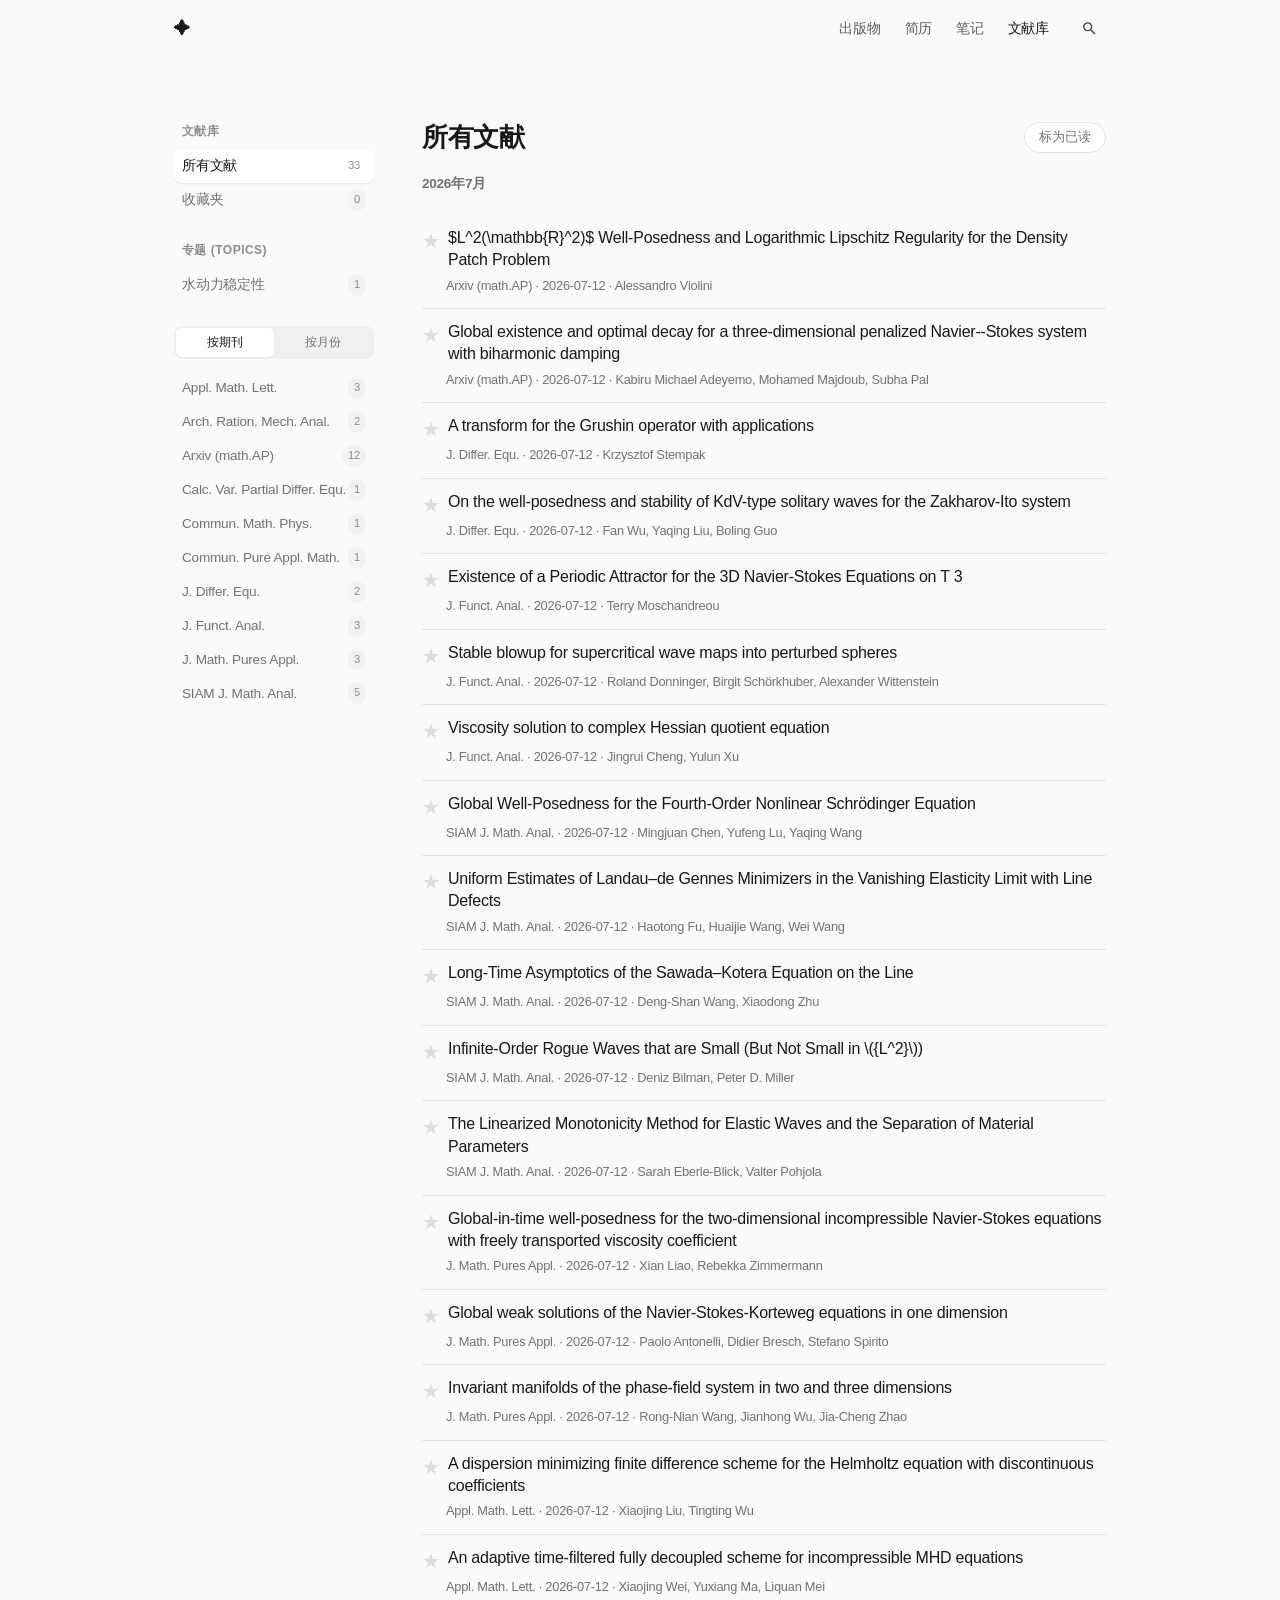
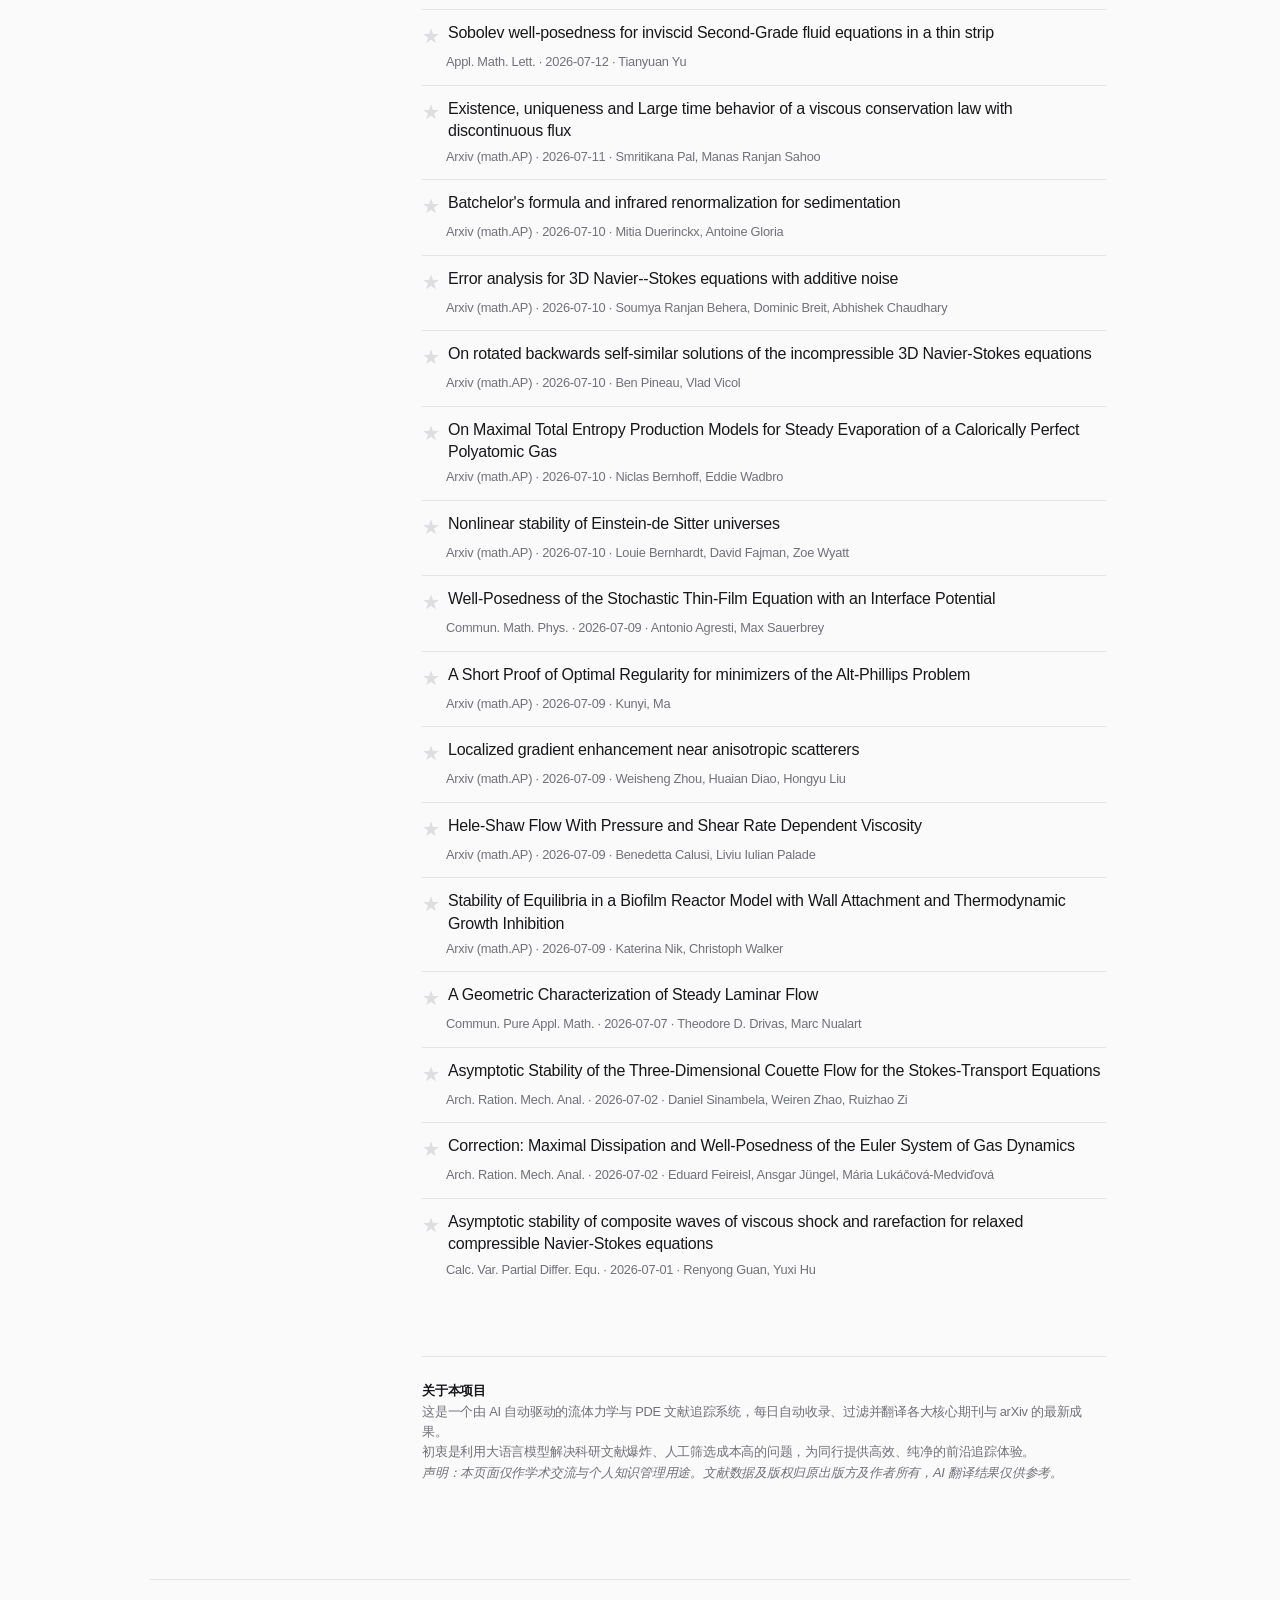
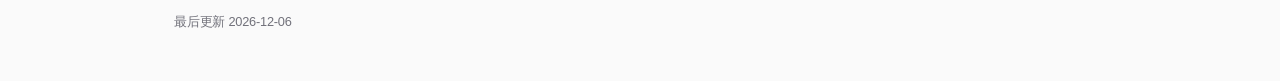
==== commit 84c2a76c: "style: fix gap and add under construction disclaimers" ====
--- a/fluids.html
+++ b/fluids.html
@@ -7,6 +7,8 @@
     <link rel="icon" href="data:image/svg+xml,<svg xmlns='http://www.w3.org/2000/svg' viewBox='0 0 100 100'><text y='.9em' font-size='90'>✦</text></svg>">
     <title>流体论文库</title>
     <link rel="stylesheet" href="style.css">
+    <script src="script.js" defer></script>
+    <script src="search.js" defer></script>
 </head>
 <body>
     <nav class="navbar">
@@ -93,12 +95,17 @@
                     </div>
                 </div>
                 
-                <div id="filter-tags-container" class="filter-tags">
-                    <!-- Active filter tags will appear here -->
-                </div>
+                <div id="filter-tags-container" class="filter-tags" style="display: none;"></div>
                 
                 <div id="fluids-list-container">
                     <p style="color: var(--text-secondary); padding: 20px 0;">正在加载文献数据…</p>
+                </div>
+                
+                <div class="site-disclaimer">
+                    <strong>关于本项目</strong><br>
+                    这是一个由 AI 自动驱动的流体力学与 PDE 文献追踪系统，每日自动收录、过滤并翻译各大核心期刊与 arXiv 的最新成果。<br>
+                    初衷是利用大语言模型解决科研文献爆炸、人工筛选成本高的问题，为同行提供高效、纯净的前沿追踪体验。<br>
+                    <em>声明：本页面仅作学术交流与个人知识管理用途。文献数据及版权归原出版方及作者所有，AI 翻译结果仅供参考。</em>
                 </div>
             </div>
         </div>
@@ -317,6 +324,7 @@
             
             let tagsContainer = document.getElementById('filter-tags-container');
             tagsContainer.innerHTML = '';
+            tagsContainer.style.display = 'none';
             if (filterJournal) {
                 let tag = document.createElement('div');
                 tag.className = 'filter-tag';
@@ -328,6 +336,11 @@
                 tag.className = 'filter-tag';
                 tag.innerHTML = `${filterMonth} <span class="filter-tag-close" onclick="clearMonthFilter()">✕</span>`;
                 tagsContainer.appendChild(tag);
+            }
+            
+            if (filterJournal || filterMonth) {
+                tagsContainer.style.display = 'flex';
+                tagsContainer.style.marginBottom = '24px';
             }
 
             let papersToRender = getPapersToRender();
@@ -430,7 +443,5 @@
                 });
         });
     </script>
-    <script src="script.js"></script>
-    <script src="search.js"></script>
 </body>
 </html>
--- a/style.css
+++ b/style.css
@@ -23,8 +23,8 @@
         --link: #3b82f6;
         --nav-bg: rgba(9, 9, 11, 0.72);
         --surface: #18181b;
-        --shadow-sm: 0 1px 2px 0 rgba(0, 0, 0, 0.5);
-        --shadow-md: 0 4px 6px -1px rgba(0, 0, 0, 0.5), 0 2px 4px -1px rgba(0, 0, 0, 0.3);
+        --shadow-sm: 0 1px 2px 0 rgba(0, 0, 0, 0.5), inset 0 0 0 1px rgba(255, 255, 255, 0.1);
+        --shadow-md: 0 4px 6px -1px rgba(0, 0, 0, 0.5), 0 2px 4px -1px rgba(0, 0, 0, 0.3), inset 0 0 0 1px rgba(255, 255, 255, 0.1);
     }
 }
 
@@ -39,16 +39,17 @@
 }
 
 body {
-    font-family: "SF Pro Text", "SF Pro Display", "Inter", -apple-system, BlinkMacSystemFont, "Segoe UI", Roboto, Helvetica, Arial, sans-serif;
-    background: var(--bg);
-    color: var(--text);
+    font-family: -apple-system, BlinkMacSystemFont, "Segoe UI", Roboto, Helvetica, Arial, sans-serif;
+    line-height: 1.6;
+    color: var(--text);
+    background-color: var(--bg);
+    display: flex;
+    flex-direction: column;
     min-height: 100vh;
-    display: flex;
-    flex-direction: column;
+    padding: env(safe-area-inset-top) env(safe-area-inset-right) env(safe-area-inset-bottom) env(safe-area-inset-left);
     -webkit-font-smoothing: antialiased;
     -moz-osx-font-smoothing: grayscale;
     font-size: 15px;
-    line-height: 1.6;
     letter-spacing: -0.015em;
 }
 
@@ -908,6 +909,7 @@
     font-size: 0.85rem;
     font-weight: 600;
     color: var(--text-secondary);
+    margin-top: 0;
     margin-bottom: 12px;
     position: sticky;
     top: 60px;
@@ -996,14 +998,63 @@
 @media (max-width: 768px) {
     .fluids-layout {
         flex-direction: column;
-        gap: 20px;
+        gap: 16px;
     }
     .fluids-sidebar {
         flex: none;
         width: 100%;
         position: static;
         max-height: none;
-    }
-}
-
-
+        padding-bottom: 8px;
+    }
+    .folder-group {
+        margin-top: 16px !important;
+    }
+    .folder-list {
+        max-height: 180px;
+        overflow-y: auto;
+        -webkit-overflow-scrolling: touch;
+        border: 1px solid var(--border);
+        border-radius: 8px;
+        padding: 4px;
+        background: var(--surface);
+    }
+    /* Scrollbar for mobile lists */
+    .folder-list::-webkit-scrollbar {
+        width: 4px;
+    }
+    .folder-list::-webkit-scrollbar-thumb {
+        background: var(--border);
+        border-radius: 4px;
+    }
+}
+
+
+
+/* ---------- Miscellaneous ---------- */
+.badge.construction {
+    display: inline-block;
+    font-size: 0.65rem;
+    padding: 2px 6px;
+    background: var(--nav-bg);
+    border: 1px solid var(--border);
+    color: var(--text-secondary);
+    border-radius: 4px;
+    margin-left: 6px;
+    vertical-align: middle;
+    font-weight: 500;
+}
+
+.site-disclaimer {
+    margin-top: 64px;
+    padding-top: 24px;
+    border-top: 1px solid var(--border);
+    font-size: 0.8rem;
+    color: var(--text-secondary);
+    line-height: 1.6;
+}
+
+.site-disclaimer strong {
+    color: var(--text);
+    font-weight: 600;
+}
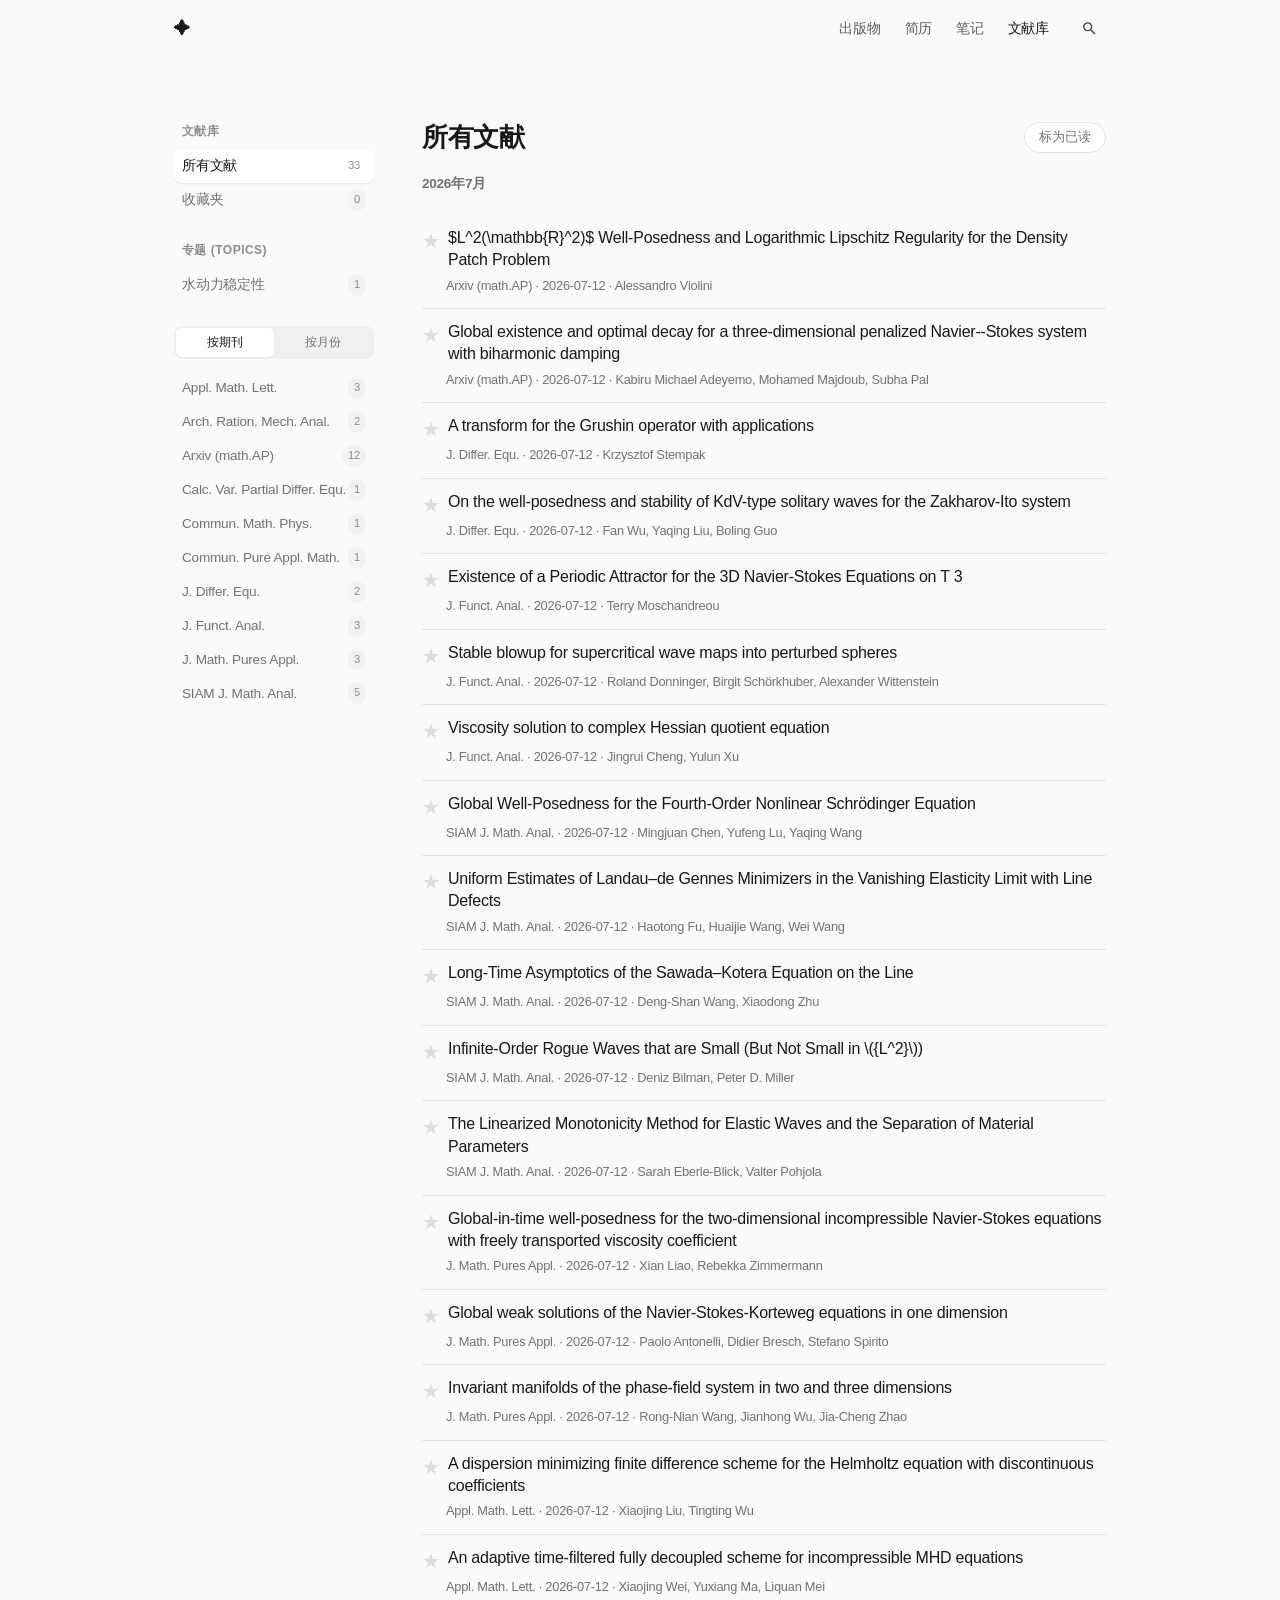
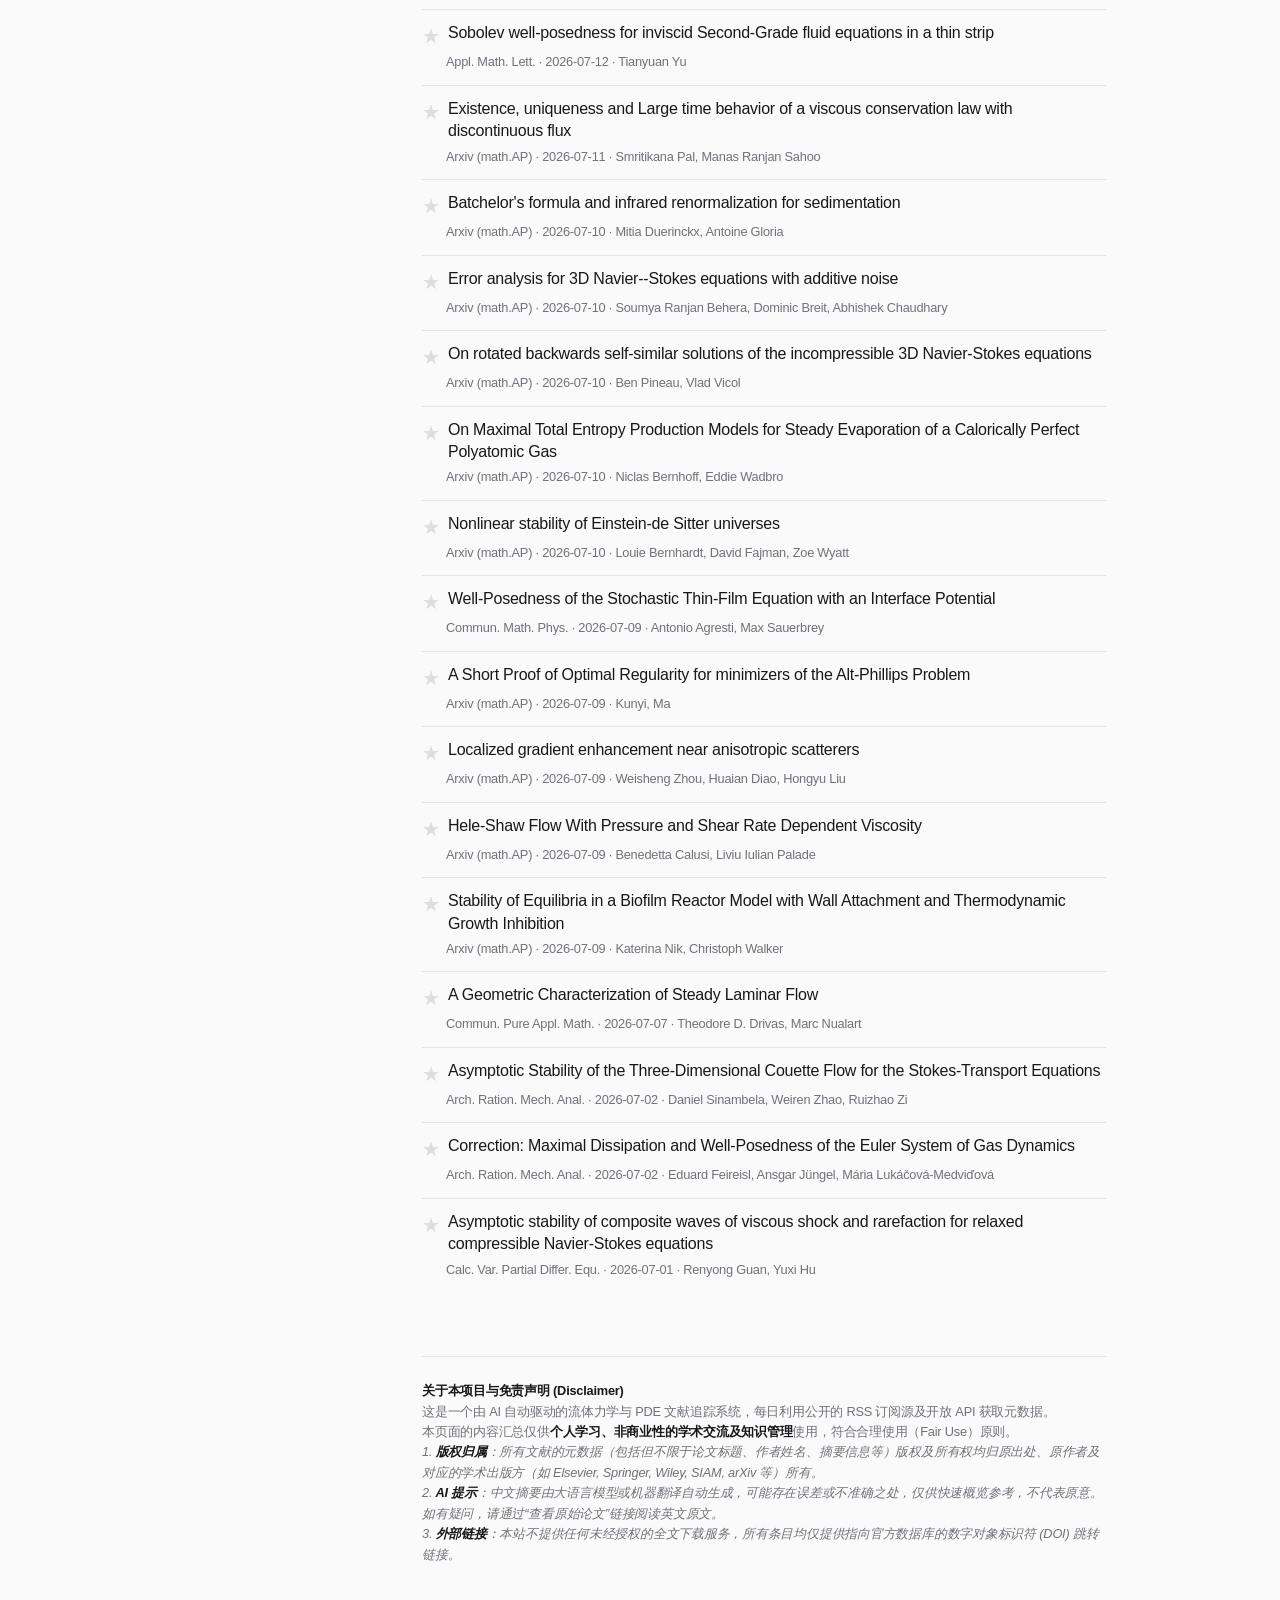
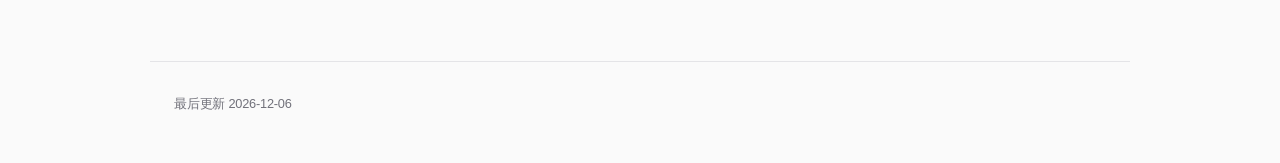
==== commit 3af7f8d0: "chore: add polite API delays and legal disclaimers" ====
--- a/fluids.html
+++ b/fluids.html
@@ -102,10 +102,12 @@
                 </div>
                 
                 <div class="site-disclaimer">
-                    <strong>关于本项目</strong><br>
-                    这是一个由 AI 自动驱动的流体力学与 PDE 文献追踪系统，每日自动收录、过滤并翻译各大核心期刊与 arXiv 的最新成果。<br>
-                    初衷是利用大语言模型解决科研文献爆炸、人工筛选成本高的问题，为同行提供高效、纯净的前沿追踪体验。<br>
-                    <em>声明：本页面仅作学术交流与个人知识管理用途。文献数据及版权归原出版方及作者所有，AI 翻译结果仅供参考。</em>
+                    <strong>关于本项目与免责声明 (Disclaimer)</strong><br>
+                    这是一个由 AI 自动驱动的流体力学与 PDE 文献追踪系统，每日利用公开的 RSS 订阅源及开放 API 获取元数据。<br>
+                    本页面的内容汇总仅供<strong>个人学习、非商业性的学术交流及知识管理</strong>使用，符合合理使用（Fair Use）原则。<br>
+                    <em>1. <strong>版权归属</strong>：所有文献的元数据（包括但不限于论文标题、作者姓名、摘要信息等）版权及所有权均归原出处、原作者及对应的学术出版方（如 Elsevier, Springer, Wiley, SIAM, arXiv 等）所有。<br>
+                    2. <strong>AI 提示</strong>：中文摘要由大语言模型或机器翻译自动生成，可能存在误差或不准确之处，仅供快速概览参考，不代表原意。如有疑问，请通过“查看原始论文”链接阅读英文原文。<br>
+                    3. <strong>外部链接</strong>：本站不提供任何未经授权的全文下载服务，所有条目均仅提供指向官方数据库的数字对象标识符 (DOI) 跳转链接。</em>
                 </div>
             </div>
         </div>
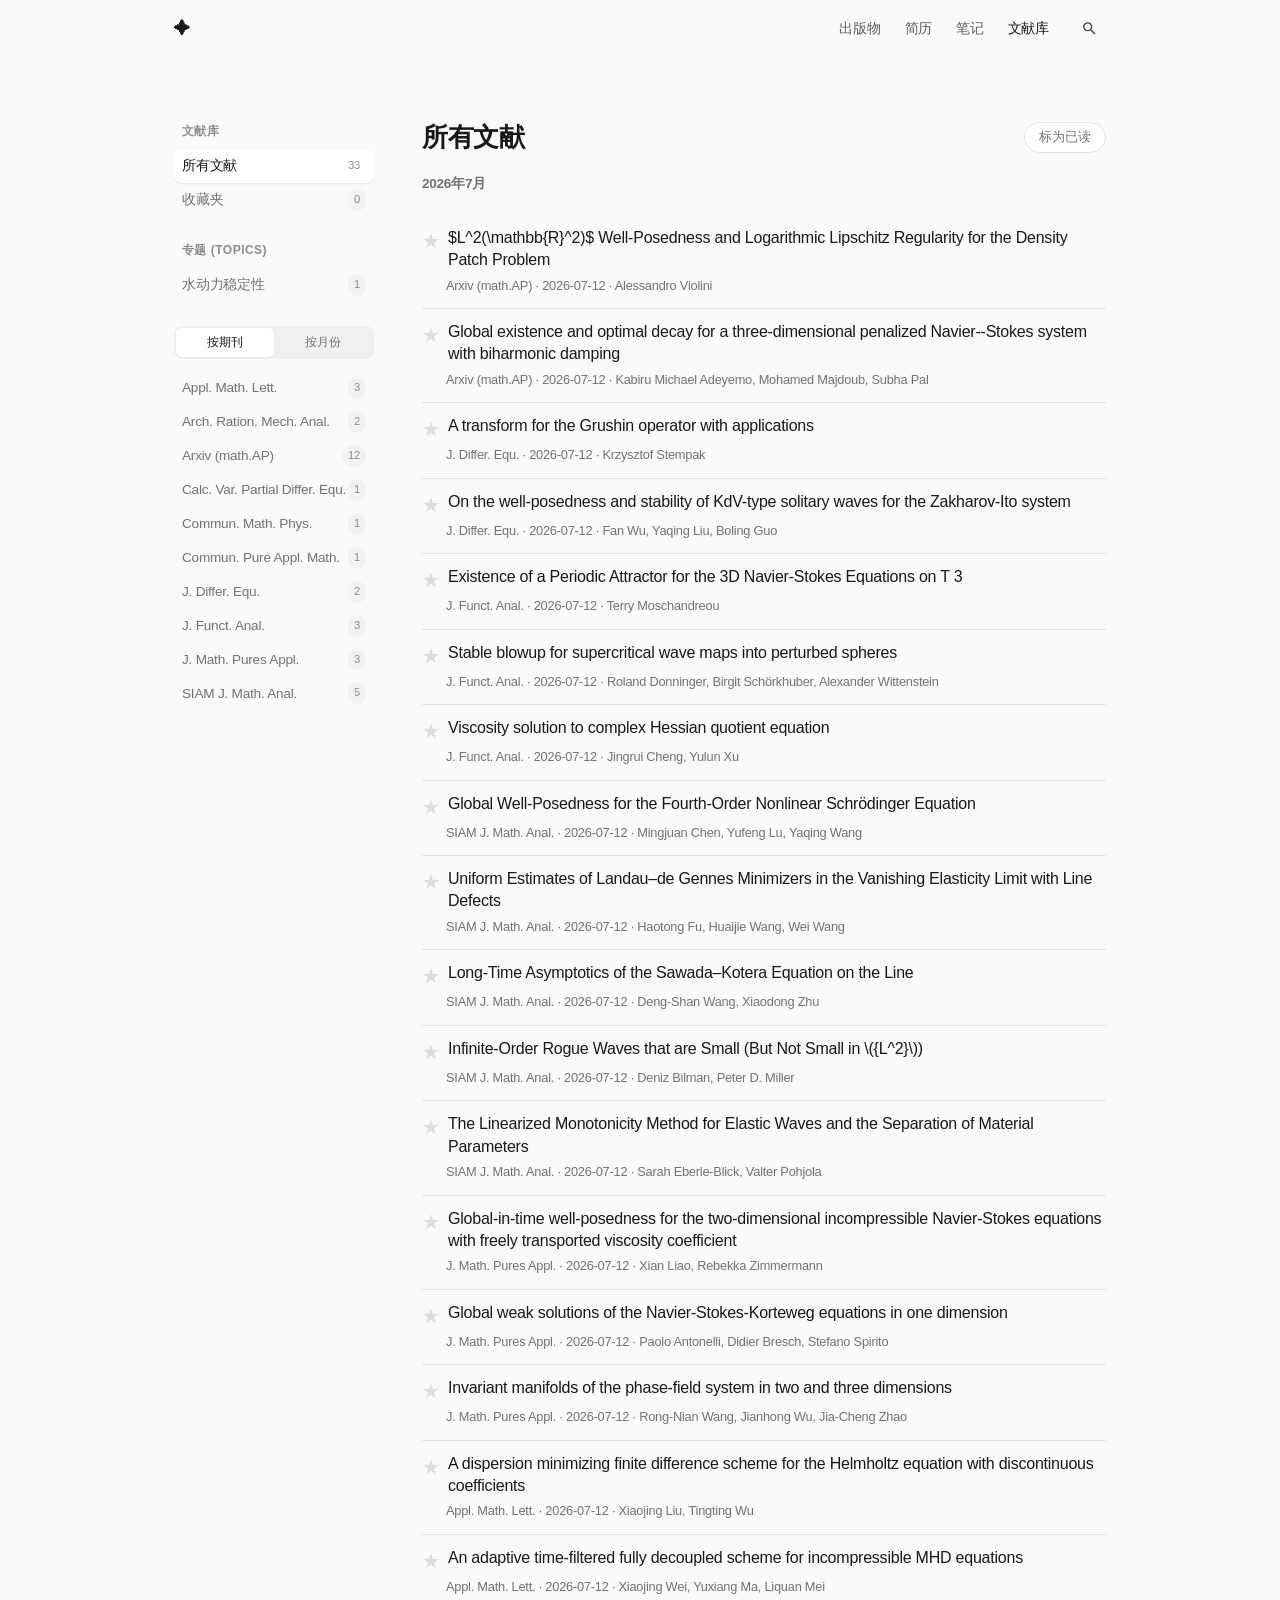
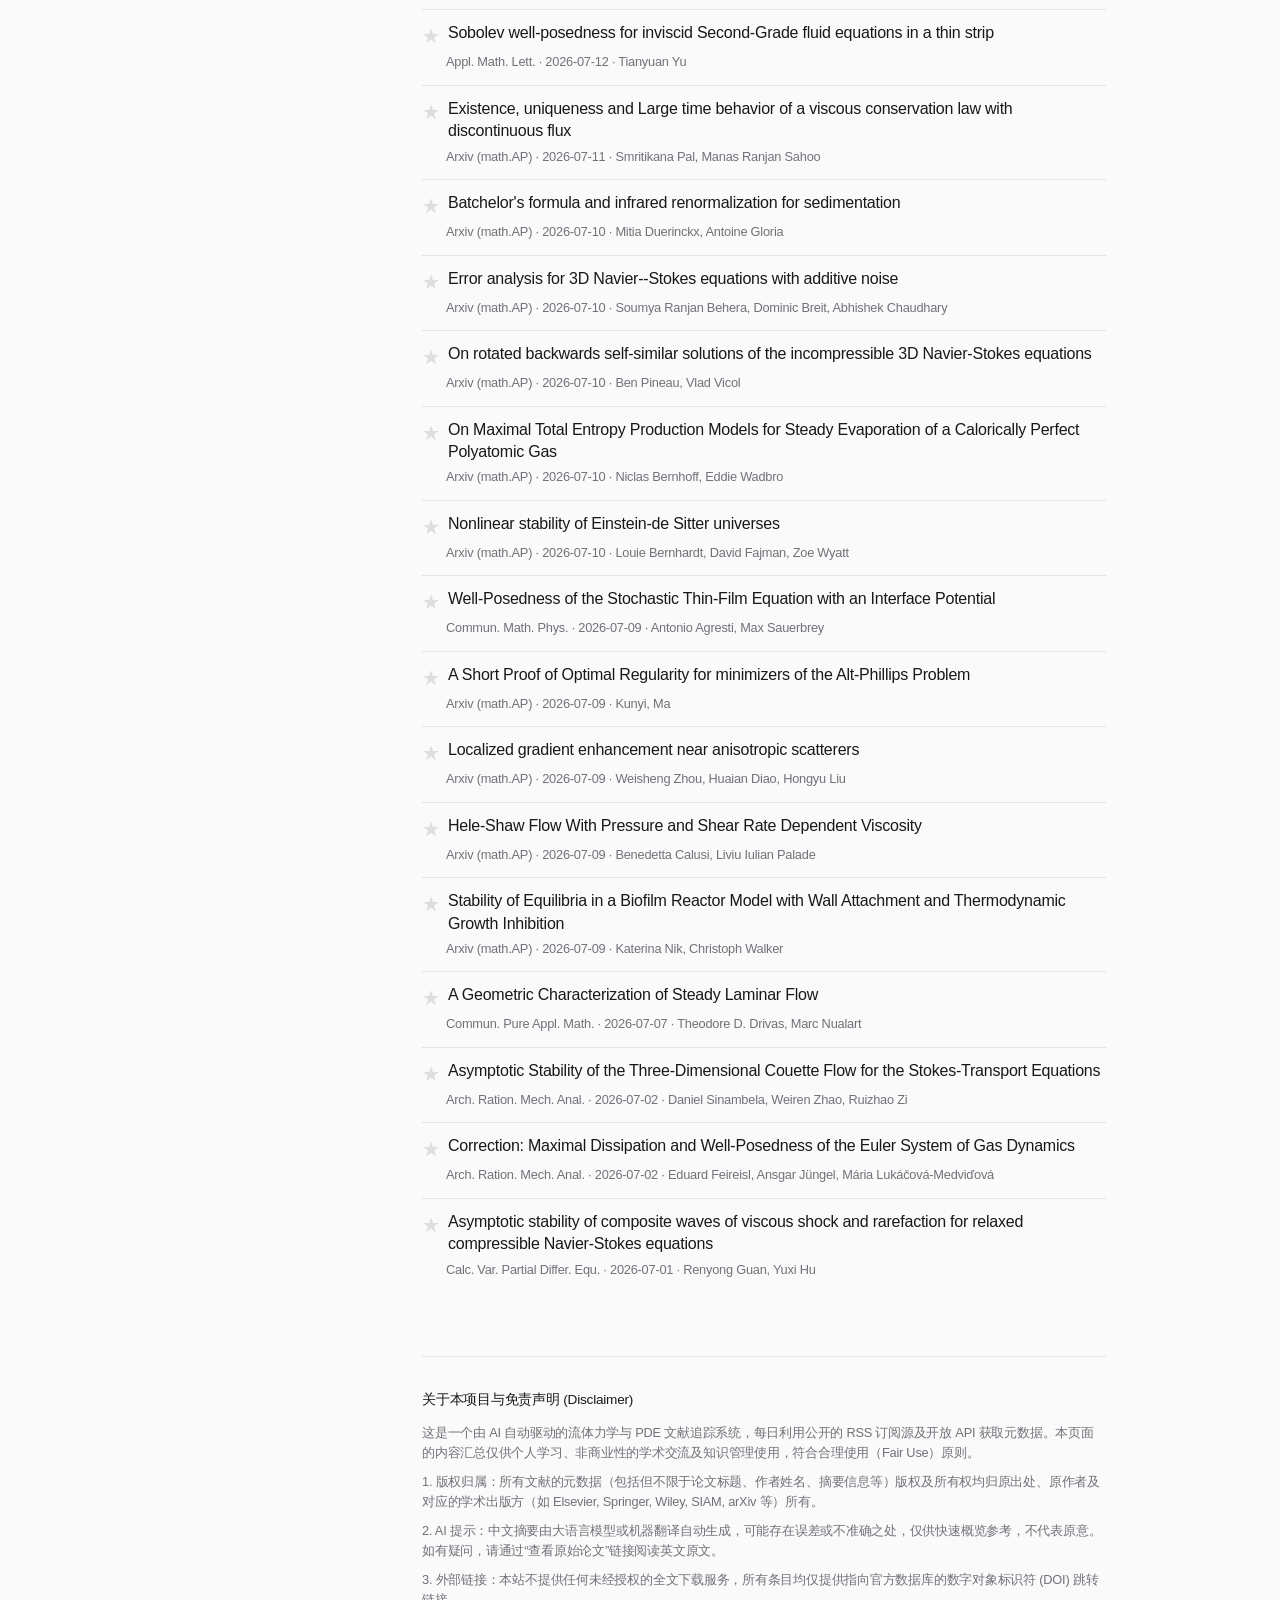
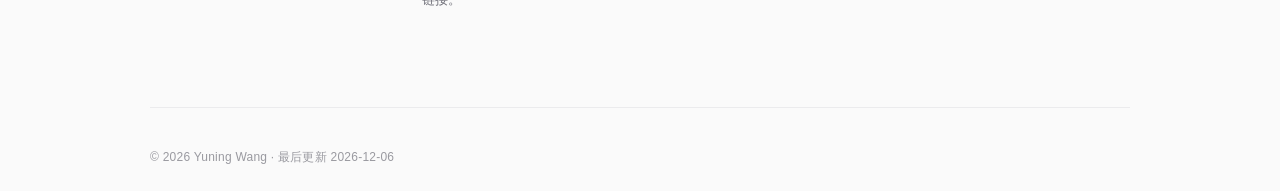
==== commit df843acf: "style: refine aesthetics based on feedback" ====
--- a/fluids.html
+++ b/fluids.html
@@ -102,12 +102,11 @@
                 </div>
                 
                 <div class="site-disclaimer">
-                    <strong>关于本项目与免责声明 (Disclaimer)</strong><br>
-                    这是一个由 AI 自动驱动的流体力学与 PDE 文献追踪系统，每日利用公开的 RSS 订阅源及开放 API 获取元数据。<br>
-                    本页面的内容汇总仅供<strong>个人学习、非商业性的学术交流及知识管理</strong>使用，符合合理使用（Fair Use）原则。<br>
-                    <em>1. <strong>版权归属</strong>：所有文献的元数据（包括但不限于论文标题、作者姓名、摘要信息等）版权及所有权均归原出处、原作者及对应的学术出版方（如 Elsevier, Springer, Wiley, SIAM, arXiv 等）所有。<br>
-                    2. <strong>AI 提示</strong>：中文摘要由大语言模型或机器翻译自动生成，可能存在误差或不准确之处，仅供快速概览参考，不代表原意。如有疑问，请通过“查看原始论文”链接阅读英文原文。<br>
-                    3. <strong>外部链接</strong>：本站不提供任何未经授权的全文下载服务，所有条目均仅提供指向官方数据库的数字对象标识符 (DOI) 跳转链接。</em>
+                    <div class="disclaimer-title">关于本项目与免责声明 (Disclaimer)</div>
+                    <p>这是一个由 AI 自动驱动的流体力学与 PDE 文献追踪系统，每日利用公开的 RSS 订阅源及开放 API 获取元数据。本页面的内容汇总仅供个人学习、非商业性的学术交流及知识管理使用，符合合理使用（Fair Use）原则。</p>
+                    <p>1. 版权归属：所有文献的元数据（包括但不限于论文标题、作者姓名、摘要信息等）版权及所有权均归原出处、原作者及对应的学术出版方（如 Elsevier, Springer, Wiley, SIAM, arXiv 等）所有。</p>
+                    <p>2. AI 提示：中文摘要由大语言模型或机器翻译自动生成，可能存在误差或不准确之处，仅供快速概览参考，不代表原意。如有疑问，请通过“查看原始论文”链接阅读英文原文。</p>
+                    <p>3. 外部链接：本站不提供任何未经授权的全文下载服务，所有条目均仅提供指向官方数据库的数字对象标识符 (DOI) 跳转链接。</p>
                 </div>
             </div>
         </div>
--- a/style.css
+++ b/style.css
@@ -912,7 +912,7 @@
     margin-top: 0;
     margin-bottom: 12px;
     position: sticky;
-    top: 60px;
+    top: 59px; /* Overlap navbar by 1px to prevent sub-pixel bleeding gap */
     background: var(--nav-bg);
     padding: 8px 0;
     backdrop-filter: blur(10px);
@@ -1047,14 +1047,33 @@
 
 .site-disclaimer {
     margin-top: 64px;
-    padding-top: 24px;
+    padding-top: 32px;
     border-top: 1px solid var(--border);
     font-size: 0.8rem;
     color: var(--text-secondary);
     line-height: 1.6;
 }
 
-.site-disclaimer strong {
-    color: var(--text);
-    font-weight: 600;
-}
+.site-disclaimer p {
+    margin-bottom: 8px;
+}
+
+.site-disclaimer p:last-child {
+    margin-bottom: 0;
+}
+
+.site-disclaimer .disclaimer-title {
+    color: var(--text);
+    font-weight: 500;
+    margin-bottom: 12px;
+    font-size: 0.85rem;
+}
+
+.site-footer {
+    text-align: center;
+    padding: 40px 0 24px;
+    font-size: 0.75rem;
+    color: var(--text-secondary);
+    opacity: 0.7;
+    letter-spacing: 0.02em;
+}
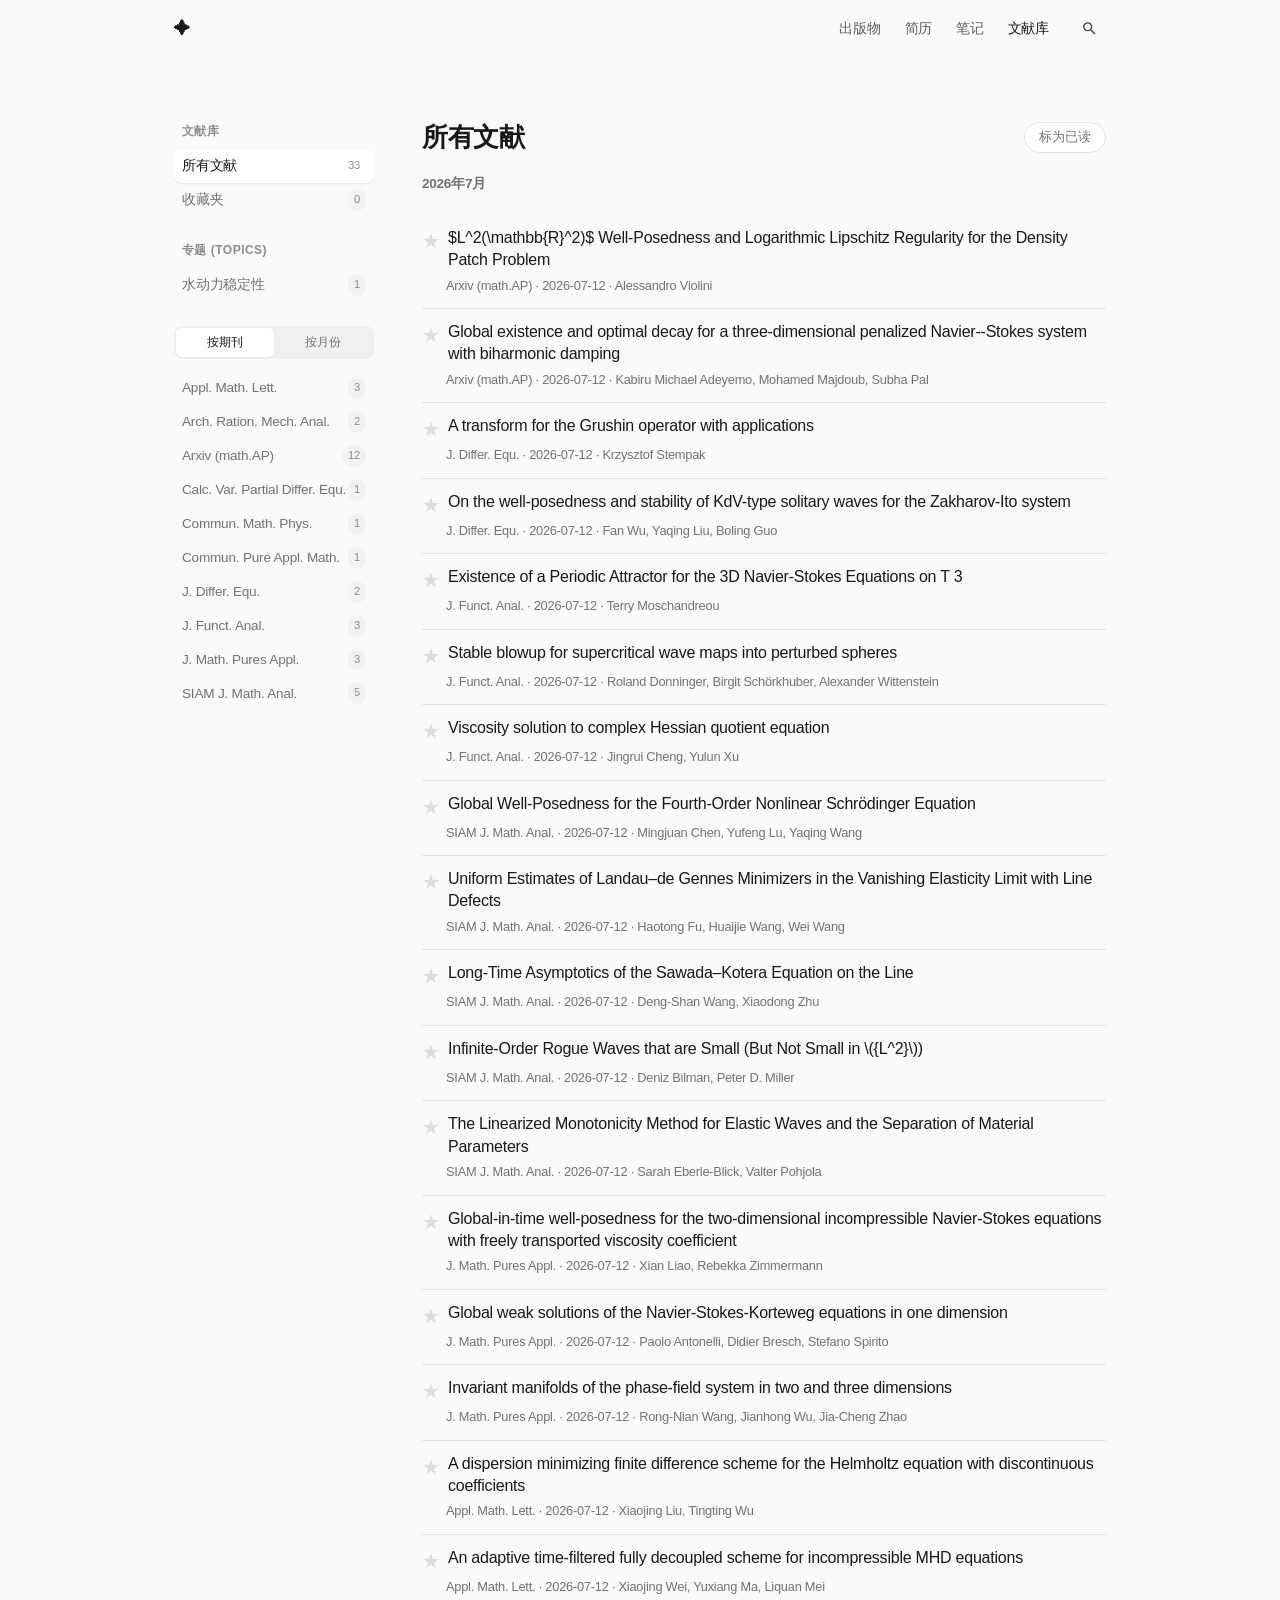
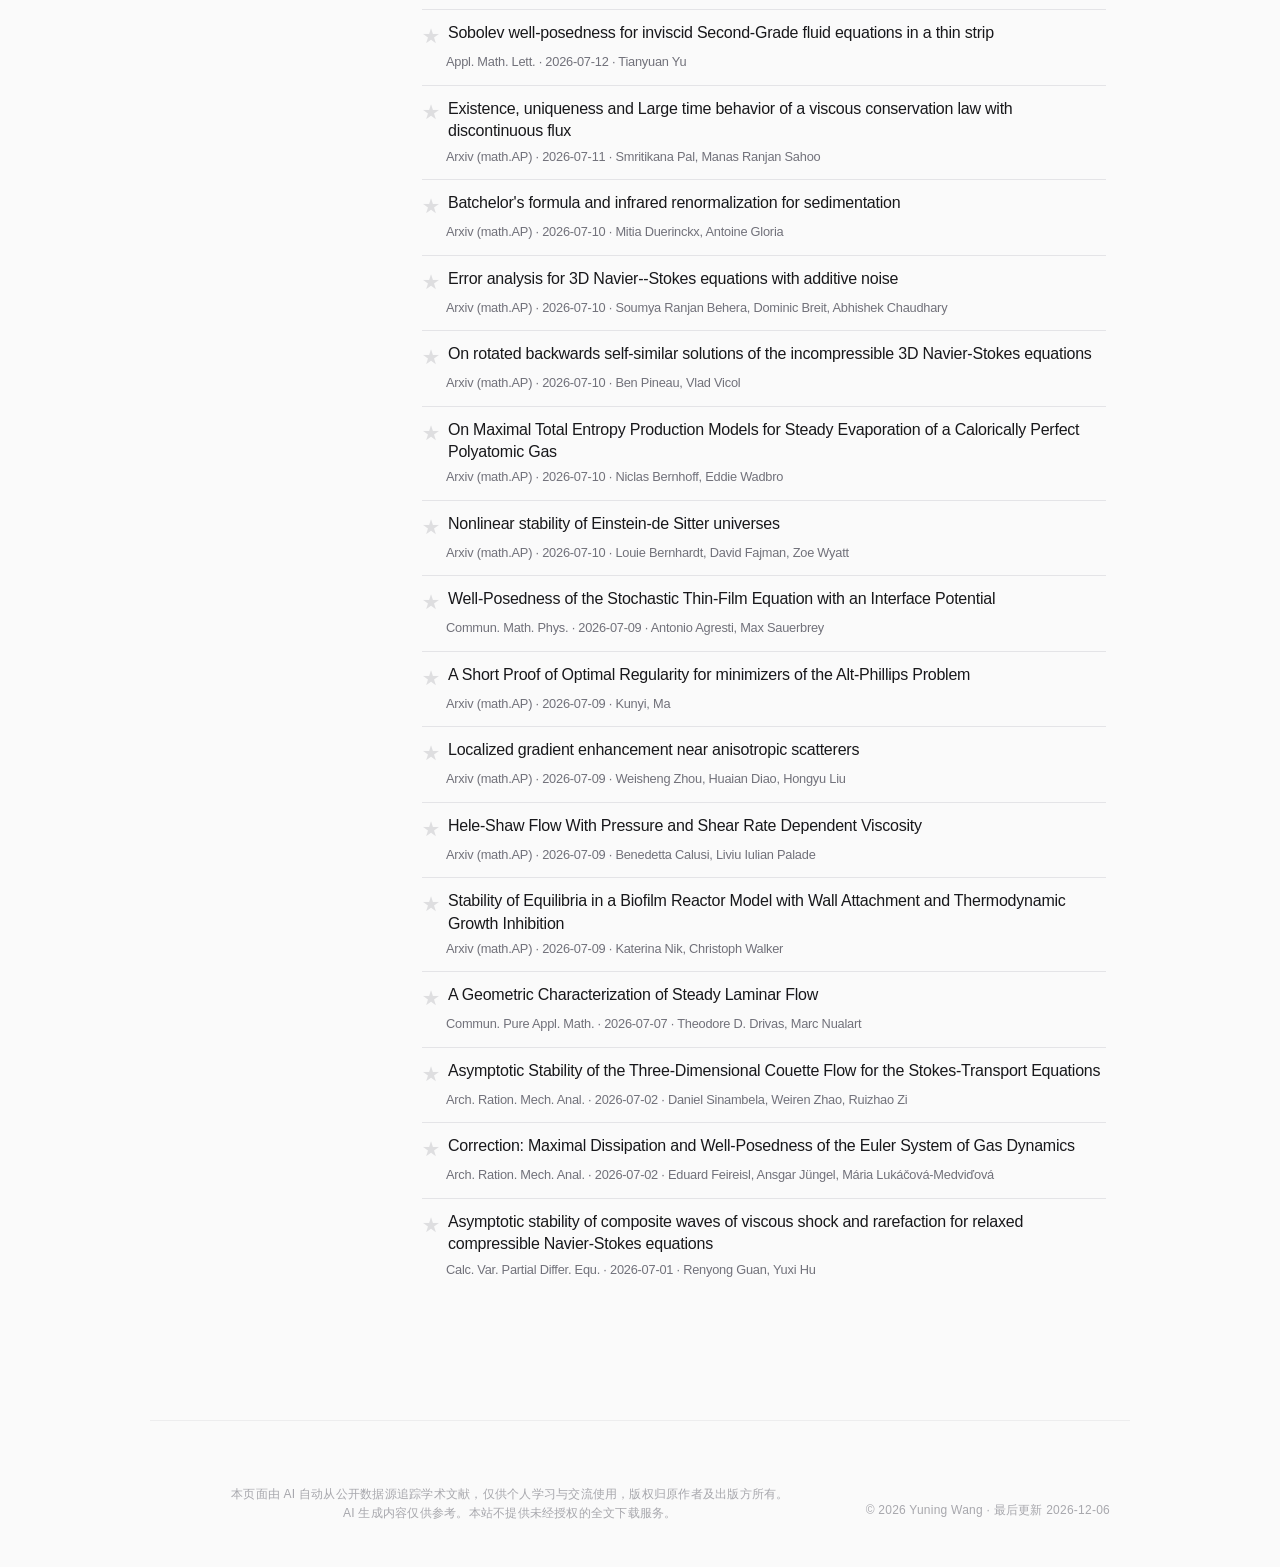
==== commit 56c9e4f6: "style: move disclaimer to footer for better visual hierarchy" ====
--- a/fluids.html
+++ b/fluids.html
@@ -100,20 +100,18 @@
                 <div id="fluids-list-container">
                     <p style="color: var(--text-secondary); padding: 20px 0;">正在加载文献数据…</p>
                 </div>
-                
-                <div class="site-disclaimer">
-                    <div class="disclaimer-title">关于本项目与免责声明 (Disclaimer)</div>
-                    <p>这是一个由 AI 自动驱动的流体力学与 PDE 文献追踪系统，每日利用公开的 RSS 订阅源及开放 API 获取元数据。本页面的内容汇总仅供个人学习、非商业性的学术交流及知识管理使用，符合合理使用（Fair Use）原则。</p>
-                    <p>1. 版权归属：所有文献的元数据（包括但不限于论文标题、作者姓名、摘要信息等）版权及所有权均归原出处、原作者及对应的学术出版方（如 Elsevier, Springer, Wiley, SIAM, arXiv 等）所有。</p>
-                    <p>2. AI 提示：中文摘要由大语言模型或机器翻译自动生成，可能存在误差或不准确之处，仅供快速概览参考，不代表原意。如有疑问，请通过“查看原始论文”链接阅读英文原文。</p>
-                    <p>3. 外部链接：本站不提供任何未经授权的全文下载服务，所有条目均仅提供指向官方数据库的数字对象标识符 (DOI) 跳转链接。</p>
-                </div>
             </div>
         </div>
     </main>
 
     <footer class="site-footer">
-        <span id="last-updated"></span>
+        <div class="footer-disclaimer">
+            本页面由 AI 自动从公开数据源追踪学术文献，仅供个人学习与交流使用，版权归原作者及出版方所有。<br>
+            AI 生成内容仅供参考。本站不提供未经授权的全文下载服务。
+        </div>
+        <div class="footer-meta">
+            <span id="last-updated"></span>
+        </div>
     </footer>
 
     <script>
--- a/style.css
+++ b/style.css
@@ -1045,35 +1045,17 @@
     font-weight: 500;
 }
 
-.site-disclaimer {
-    margin-top: 64px;
-    padding-top: 32px;
-    border-top: 1px solid var(--border);
-    font-size: 0.8rem;
-    color: var(--text-secondary);
-    line-height: 1.6;
-}
-
-.site-disclaimer p {
-    margin-bottom: 8px;
-}
-
-.site-disclaimer p:last-child {
-    margin-bottom: 0;
-}
-
-.site-disclaimer .disclaimer-title {
-    color: var(--text);
-    font-weight: 500;
-    margin-bottom: 12px;
-    font-size: 0.85rem;
-}
-
 .site-footer {
     text-align: center;
-    padding: 40px 0 24px;
+    padding: 64px 20px 32px;
     font-size: 0.75rem;
     color: var(--text-secondary);
-    opacity: 0.7;
+    opacity: 0.6;
     letter-spacing: 0.02em;
 }
+
+.footer-disclaimer {
+    max-width: 680px;
+    margin: 0 auto 12px;
+    line-height: 1.6;
+}
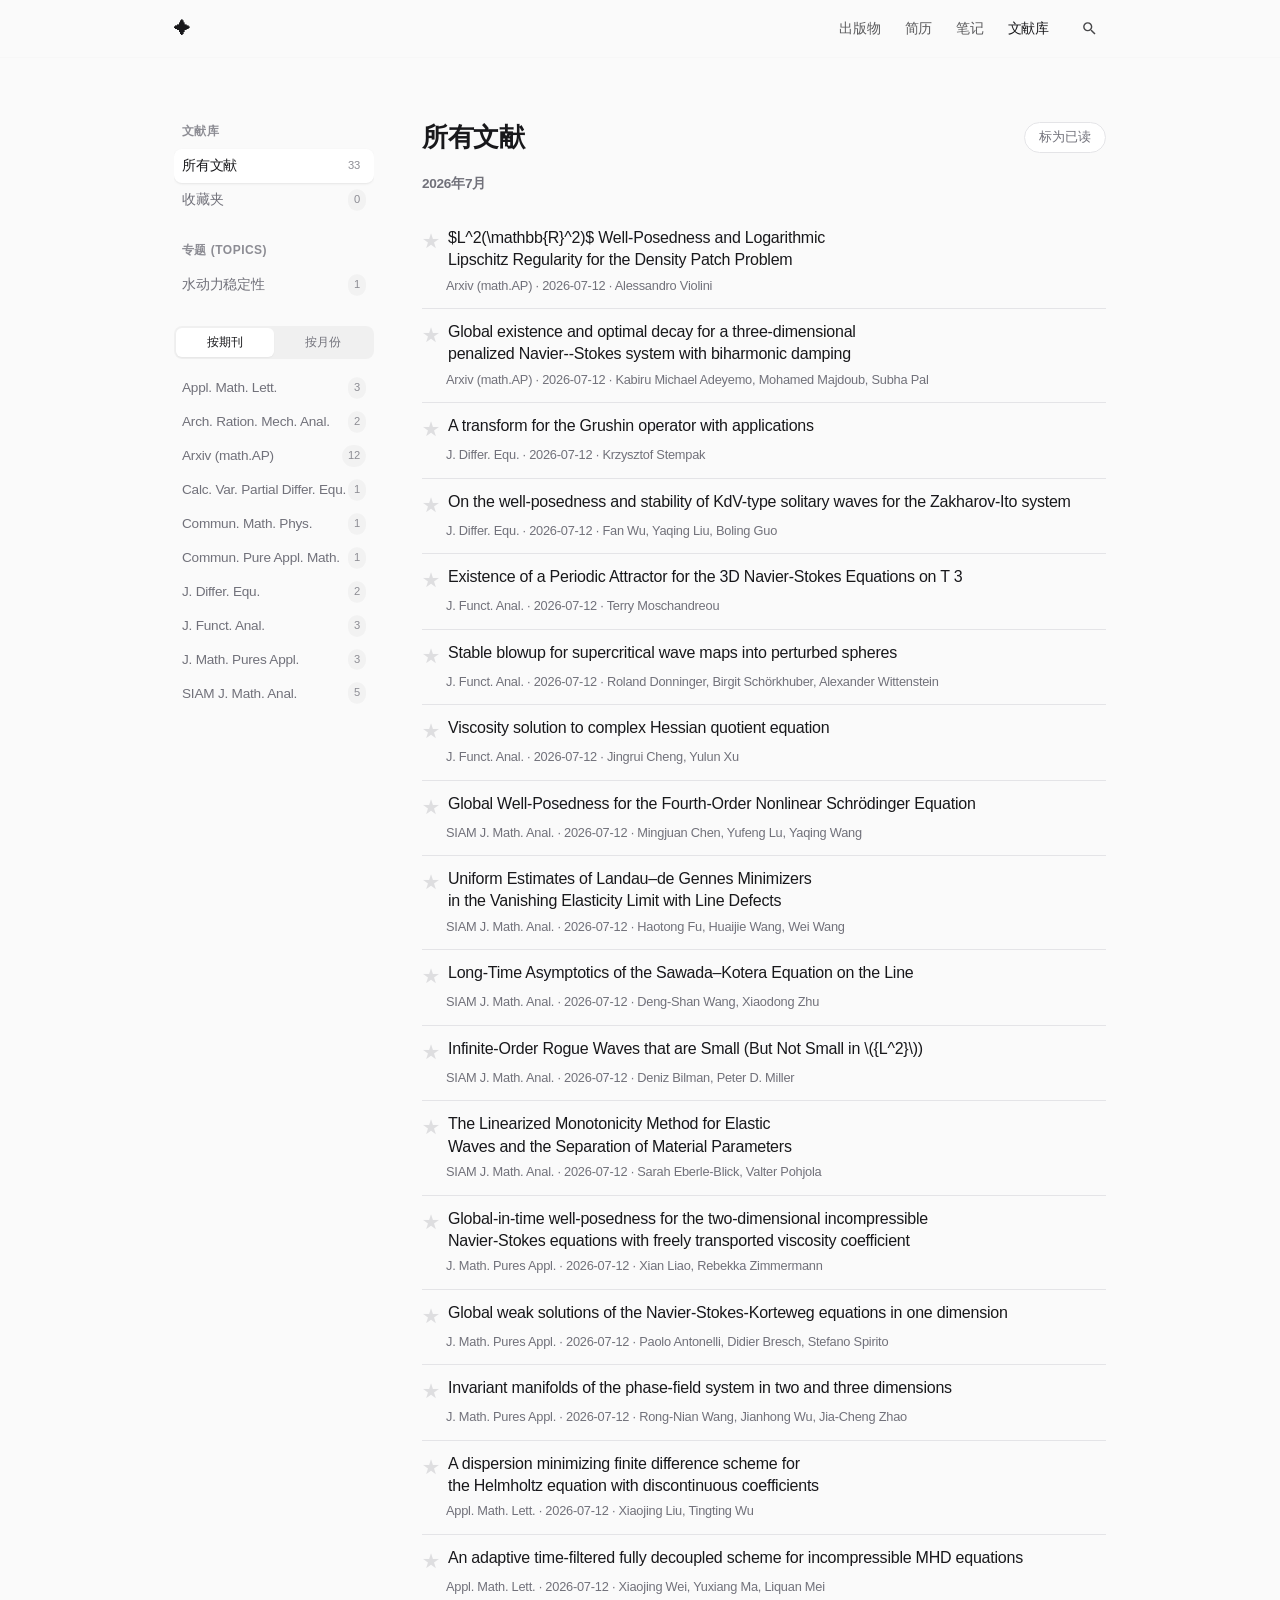
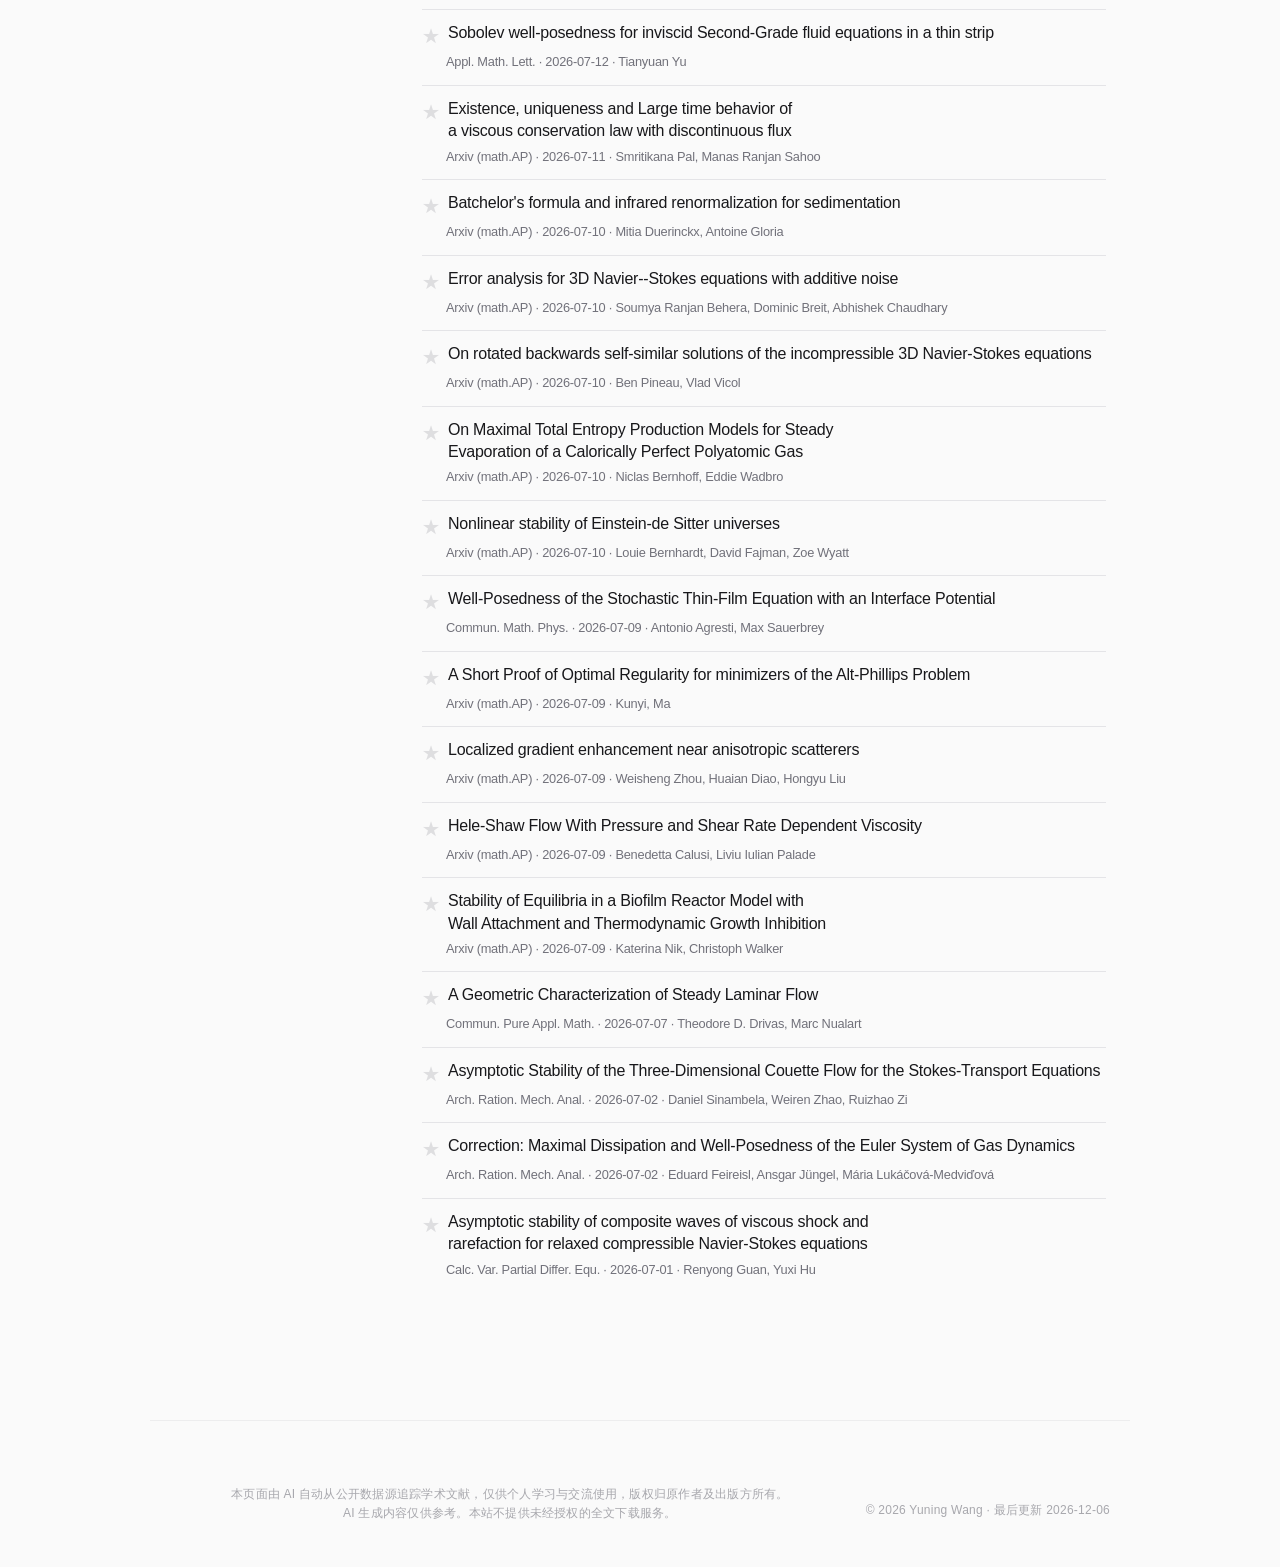
==== commit c8fb1c63: "fix: resolve bento grid gap, center abstract container, and render MathJax in paper list" ====
--- a/fluids.html
+++ b/fluids.html
@@ -7,6 +7,14 @@
     <link rel="icon" href="data:image/svg+xml,<svg xmlns='http://www.w3.org/2000/svg' viewBox='0 0 100 100'><text y='.9em' font-size='90'>✦</text></svg>">
     <title>流体论文库</title>
     <link rel="stylesheet" href="style.css">
+    <script>
+      MathJax = {
+        tex: {
+          inlineMath: [['$', '$'], ['\\(', '\\)']]
+        }
+      };
+    </script>
+    <script id="MathJax-script" async src="https://cdn.staticfile.net/mathjax/3.2.2/es5/tex-chtml.js"></script>
     <script src="script.js" defer></script>
     <script src="search.js" defer></script>
 </head>
@@ -424,6 +432,11 @@
             if (markBtn) {
                 markBtn.style.display = unreadInCurrentFolder > 0 ? 'inline-block' : 'none';
             }
+            if (window.MathJax && typeof MathJax.typesetPromise === 'function') {
+                MathJax.typesetPromise([container]).catch(function(err) {
+                    console.error('MathJax error:', err);
+                });
+            }
         }
 
         document.addEventListener('DOMContentLoaded', function() {
--- a/style.css
+++ b/style.css
@@ -151,6 +151,7 @@
     letter-spacing: -0.04em;
     line-height: 1.1;
     margin-bottom: 12px;
+    text-wrap: balance;
 }
 
 .page-desc {
@@ -209,32 +210,57 @@
 /* ========== Index Bento Grid ========== */
 .bento-grid {
     display: grid;
-    grid-template-columns: repeat(auto-fill, minmax(280px, 1fr));
+    grid-template-columns: repeat(1, 1fr);
     gap: 20px;
     margin-top: 32px;
 }
 
-.bento-card {
-    background: var(--surface);
-    border: 1px solid var(--border);
-    border-radius: 16px;
-    padding: 24px;
-    text-decoration: none;
-    color: inherit;
-    transition: transform 0.3s cubic-bezier(0.16, 1, 0.3, 1), box-shadow 0.3s cubic-bezier(0.16, 1, 0.3, 1), background 0.3s;
-    display: flex;
-    flex-direction: column;
-    box-shadow: var(--shadow-sm);
-}
-
-.bento-card:hover {
-    transform: translateY(-2px);
-    box-shadow: var(--shadow-md);
-    background: var(--bg);
-}
-
-.bento-card:active {
-    transform: scale(0.98);
+@media (min-width: 640px) {
+    .bento-grid {
+        grid-template-columns: repeat(2, 1fr);
+    }
+    .bento-card.span-tablet {
+        grid-column: span 2;
+    }
+    .bento-card.featured {
+        grid-column: span 2;
+        background: linear-gradient(135deg, var(--surface) 0%, var(--bg) 100%);
+        position: relative;
+        overflow: hidden;
+    }
+}
+
+@media (min-width: 1024px) {
+    .bento-grid {
+        grid-template-columns: repeat(3, 1fr);
+    }
+    .bento-card.span-tablet {
+        grid-column: span 1;
+    }
+    .bento-card.featured {
+        grid-column: span 3;
+    }
+}
+
+.bento-card.featured::after {
+    content: '';
+    position: absolute;
+    right: -10%;
+    bottom: -30%;
+    width: 250px;
+    height: 250px;
+    background: radial-gradient(circle, var(--border) 0%, transparent 70%);
+    opacity: 0.4;
+    z-index: 0;
+    pointer-events: none;
+    transition: opacity 0.3s;
+}
+.bento-card.featured:hover::after {
+    opacity: 0.6;
+}
+.bento-card.featured > * {
+    position: relative;
+    z-index: 1;
 }
 
 .bento-title {
@@ -390,6 +416,8 @@
     line-height: 1.7;
     font-size: 1rem;
     color: var(--text);
+    max-width: 70ch;
+    margin: 0 auto;
 }
 
 .md-body h1 {
@@ -398,6 +426,7 @@
     letter-spacing: -0.03em;
     margin-bottom: 16px;
     line-height: 1.2;
+    text-wrap: balance;
 }
 
 .md-body h2 {
@@ -406,17 +435,20 @@
     margin-bottom: 20px;
     padding-bottom: 12px;
     border-bottom: 1px solid var(--border);
+    text-wrap: balance;
 }
 
 .md-body h3 {
     font-size: 1.1rem;
     margin-top: 36px;
     margin-bottom: 16px;
+    text-wrap: balance;
 }
 
 .md-body p {
     margin-bottom: 1.4rem;
     color: var(--text);
+    text-wrap: pretty;
 }
 
 .md-body strong {
@@ -816,6 +848,7 @@
     font-size: 1.6rem;
     font-weight: 600;
     letter-spacing: -0.01em;
+    text-wrap: balance;
 }
 
 .action-btn {
@@ -918,6 +951,7 @@
     backdrop-filter: blur(10px);
     -webkit-backdrop-filter: blur(10px);
     z-index: 10;
+    text-wrap: balance;
 }
 
 .paper-list {
@@ -964,6 +998,7 @@
     color: var(--text);
     line-height: 1.4;
     flex: 1;
+    text-wrap: balance;
 }
 
 .paper-star {
@@ -1035,14 +1070,24 @@
 .badge.construction {
     display: inline-block;
     font-size: 0.65rem;
-    padding: 2px 6px;
+    padding: 3px 10px;
     background: var(--nav-bg);
     border: 1px solid var(--border);
     color: var(--text-secondary);
-    border-radius: 4px;
+    border-radius: 999px;
     margin-left: 6px;
     vertical-align: middle;
     font-weight: 500;
+}
+
+.action-btn:hover {
+    background: var(--bg-secondary);
+    border-color: var(--border);
+    color: var(--text);
+}
+
+.action-btn:active {
+    transform: scale(0.96);
 }
 
 .site-footer {
